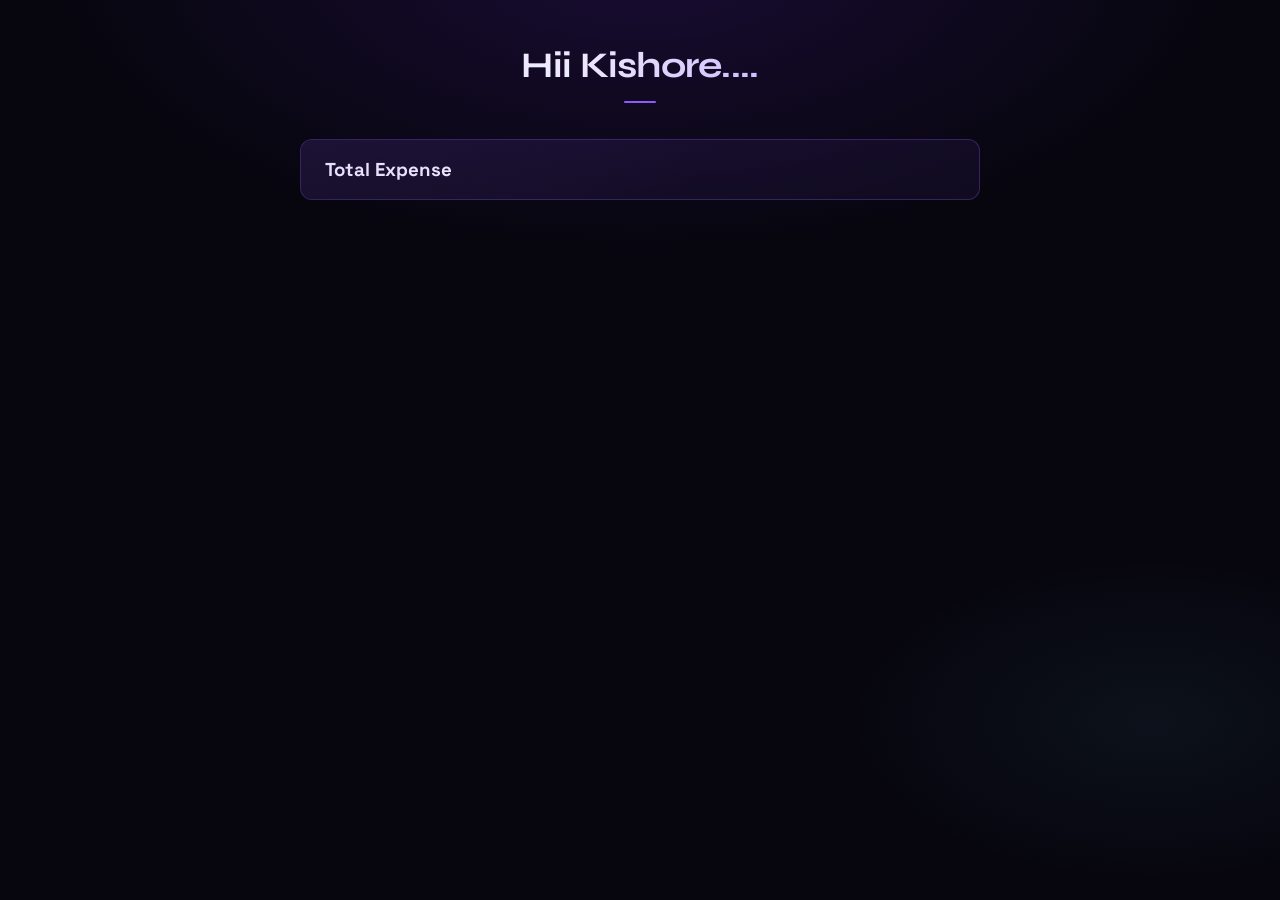
==== frontend/index.html @ c58b65da "Initial commit" ====
<!DOCTYPE html>
<html lang="en">
<head>
    <meta charset="UTF-8">
    <meta name="viewport" content="width=device-width, initial-scale=1.0">
    <title>Expense-tracker</title>
    <link rel="stylesheet" href="style.css">
</head>
<body>
    
    <h1> Hii Kishore.... </h1>

    <div id = "totalExpense">
        <h3>Total Expense</h3>
    </div>

    <div id = "expenseContainer"> </div>
    <script src="script.js"></script>

</body>
</html>
---- frontend/style.css ----
@import url('https://fonts.googleapis.com/css2?family=Space+Grotesk:wght@300;400;500;600&family=Syne:wght@400;600;700&display=swap');

*, *::before, *::after { box-sizing: border-box; margin: 0; padding: 0; }

:root {
    --bg: #07060f;
    --card: #0e0c1a;
    --card-hover: #131025;
    --border: rgba(139, 92, 246, 0.12);
    --border-strong: rgba(139, 92, 246, 0.30);
    --purple: #8b5cf6;
    --purple-bright: #a78bfa;
    --purple-dim: rgba(139, 92, 246, 0.07);
    --purple-glow: rgba(139, 92, 246, 0.14);
    --cyan: #67e8f9;
    --danger: #f87171;
    --text: #ede9fe;
    --text-dim: #6d6a80;
}

body {
    background: var(--bg);
    background-image:
        radial-gradient(ellipse 70% 50% at 50% -5%, rgba(109, 40, 217, 0.18) 0%, transparent 65%),
        radial-gradient(ellipse 40% 30% at 90% 80%, rgba(103, 232, 249, 0.05) 0%, transparent 60%);
    font-family: 'Space Grotesk', sans-serif;
    color: var(--text);
    min-height: 100vh;
    padding: 44px 16px 72px;
}

/* ── Heading ── */
h1 {
    font-family: 'Syne', sans-serif;
    font-size: clamp(22px, 5.5vw, 36px);
    font-weight: 700;
    letter-spacing: -0.02em;
    max-width: 680px;
    margin: 0 auto 8px;
    text-align: center;
    background: linear-gradient(120deg, var(--text) 40%, var(--purple-bright));
    -webkit-background-clip: text;
    -webkit-text-fill-color: transparent;
    background-clip: text;
}

h1::after {
    content: '';
    display: block;
    width: 32px;
    height: 2px;
    border-radius: 2px;
    background: var(--purple);
    margin: 14px auto 36px;
    -webkit-text-fill-color: unset;
}

/* ── Total expense ── */
#totalExpense {
    max-width: 680px;
    margin: 0 auto 32px;
    display: flex;
    justify-content: space-between;
    align-items: center;
    padding: 18px 24px;
    background: var(--purple-dim);
    border: 1px solid var(--border-strong);
    border-radius: 12px;
    position: relative;
    overflow: hidden;
}

#totalExpense::before {
    content: '';
    position: absolute;
    inset: 0;
    border-radius: 12px;
    background: linear-gradient(135deg, rgba(139,92,246,0.08) 0%, transparent 60%);
    pointer-events: none;
}

.total-label {
    font-family: 'Space Grotesk', sans-serif;
    font-size: 10px;
    font-weight: 500;
    letter-spacing: 0.22em;
    text-transform: uppercase;
    color: var(--purple-bright);
}

.total-amount {
    font-family: 'Syne', sans-serif;
    font-size: 28px;
    font-weight: 600;
    letter-spacing: -0.02em;
    color: var(--danger);
}

/* ── Container ── */
#expenseContainer {
    max-width: 680px;
    margin: 0 auto;
    display: flex;
    flex-direction: column;
    gap: 16px;
}

/* ── Date card ── */
.dateDiv {
    background: var(--card);
    border: 1px solid var(--border);
    border-radius: 14px;
    overflow: hidden;
    transition: border-color 0.2s, box-shadow 0.2s;
}

.dateDiv:hover {
    border-color: var(--border-strong);
    box-shadow: 0 0 24px rgba(139, 92, 246, 0.08);
}

/* ── Date header ── */
.date-header {
    display: flex;
    justify-content: space-between;
    align-items: center;
    padding: 13px 20px;
    background: var(--purple-dim);
    border-bottom: 1px solid var(--border);
}

.dateDiv h3 {
    font-family: 'Space Grotesk', sans-serif;
    font-size: 10px;
    font-weight: 500;
    letter-spacing: 0.2em;
    text-transform: uppercase;
    color: var(--purple-bright);
    margin: 0;
}

.date-total {
    font-family: 'Syne', sans-serif;
    font-size: 15px;
    font-weight: 600;
    color: var(--danger);
    letter-spacing: -0.01em;
}

/* ── List ── */
.dateDiv ul {
    list-style: none;
    display: flex;
    flex-direction: column;
}

.dateDiv ul li {
    display: flex;
    justify-content: space-between;
    align-items: center;
    font-size: 13.5px;
    font-weight: 300;
    padding: 12px 20px;
    color: var(--text);
    border-bottom: 1px solid rgba(139, 92, 246, 0.07);
    transition: background 0.15s;
}

.dateDiv ul li:last-child { border-bottom: none; }

.dateDiv ul li:hover { background: var(--purple-glow); }

.li-amount {
    font-family: 'Syne', sans-serif;
    font-size: 14px;
    font-weight: 600;
    color: var(--danger);
    letter-spacing: -0.01em;
    flex-shrink: 0;
    margin-left: 16px;
}

/* ── Mobile ── */
@media (max-width: 480px) {
    body { padding: 28px 12px 56px; }
    .date-header { padding: 11px 16px; }
    .dateDiv ul li { padding: 11px 16px; font-size: 13px; }
    .total-amount { font-size: 22px; }
}
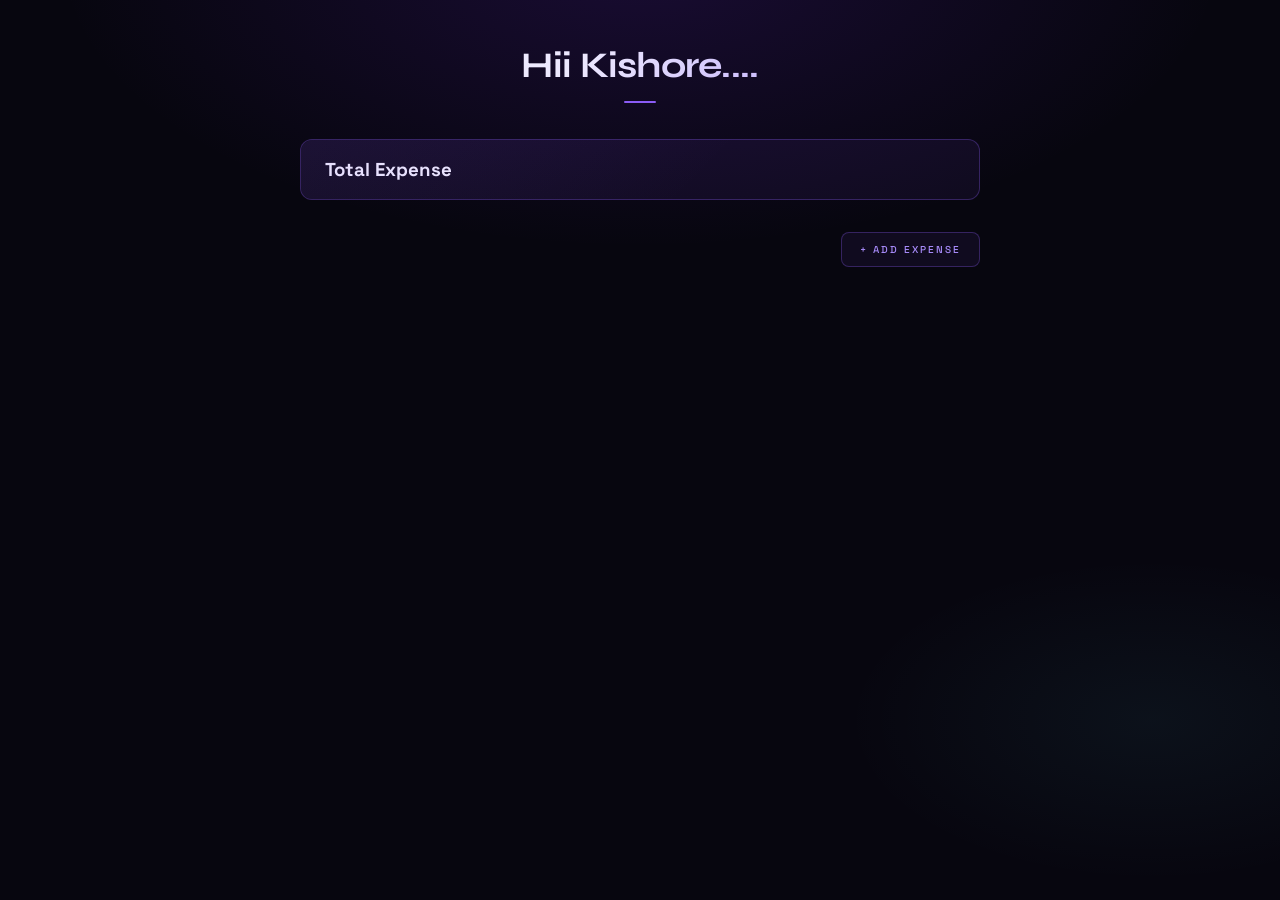
==== commit 86d766b0: "Added add expense feature" ====
--- a/frontend/index.html
+++ b/frontend/index.html
@@ -3,19 +3,47 @@
 <head>
     <meta charset="UTF-8">
     <meta name="viewport" content="width=device-width, initial-scale=1.0">
-    <title>Expense-tracker</title>
+    <title>Expense Tracker</title>
     <link rel="stylesheet" href="style.css">
 </head>
 <body>
-    
-    <h1> Hii Kishore.... </h1>
 
-    <div id = "totalExpense">
+    <h1>Hii Kishore....</h1>
+
+    <div id="totalExpense">
         <h3>Total Expense</h3>
     </div>
 
-    <div id = "expenseContainer"> </div>
+    <div style="max-width:680px; margin: 0 auto 24px; display:flex; justify-content:flex-end;">
+        <button id="openModal">+ Add Expense</button>
+    </div>
+
+    <div id="expenseContainer"></div>
+
+    <!-- Modal overlay -->
+    <div id="modalOverlay">
+        <div id="modal">
+            <h2>Add Expense</h2>
+            <form id="expenseForm">
+                <div>
+                    <label for="amount">Amount</label>
+                    <input type="number" id="amount" placeholder="e.g. 500" required />
+                </div>
+                <div>
+                    <label for="description">Description</label>
+                    <input type="text" id="description" placeholder="e.g. Groceries" required />
+                </div>
+                <div>
+                    <label for="date">Date</label>
+                    <input type="date" id="date" required />
+                </div>
+                <button type="submit">Add Expense</button>
+                <p id="msg"></p>
+            </form>
+            <button id="closeModal">✕</button>
+        </div>
+    </div>
+
     <script src="script.js"></script>
-
 </body>
 </html>
--- a/frontend/style.css
+++ b/frontend/style.css
@@ -186,4 +186,157 @@
     .date-header { padding: 11px 16px; }
     .dateDiv ul li { padding: 11px 16px; font-size: 13px; }
     .total-amount { font-size: 22px; }
+}
+
+/* ── Add Expense button ── */
+#openModal {
+    background: var(--purple-dim);
+    border: 1px solid var(--border-strong);
+    border-radius: 8px;
+    color: var(--purple-bright);
+    font-family: 'Space Grotesk', sans-serif;
+    font-size: 10px;
+    font-weight: 500;
+    letter-spacing: 0.2em;
+    text-transform: uppercase;
+    padding: 10px 18px;
+    cursor: pointer;
+    transition: background 0.2s, box-shadow 0.2s;
+}
+
+#openModal:hover {
+    background: var(--purple-glow);
+    box-shadow: 0 0 16px rgba(139, 92, 246, 0.12);
+}
+
+/* ── Modal overlay ── */
+#modalOverlay {
+    display: none;
+    position: fixed;
+    inset: 0;
+    background: rgba(7, 6, 15, 0.85);
+    z-index: 100;
+    align-items: center;
+    justify-content: center;
+}
+
+#modalOverlay.show { display: flex; }
+
+/* ── Modal box ── */
+#modal {
+    background: var(--card);
+    border: 1px solid var(--border-strong);
+    border-radius: 14px;
+    padding: 32px 28px;
+    width: 100%;
+    max-width: 440px;
+    position: relative;
+    display: flex;
+    flex-direction: column;
+    gap: 18px;
+    box-shadow: 0 0 48px rgba(139, 92, 246, 0.12);
+}
+
+#modal h2 {
+    font-family: 'Syne', sans-serif;
+    font-size: 20px;
+    font-weight: 600;
+    letter-spacing: -0.02em;
+    color: var(--text);
+}
+
+/* ── Close button ── */
+#closeModal {
+    position: absolute;
+    top: 16px;
+    right: 16px;
+    background: transparent;
+    border: none;
+    color: var(--text-dim);
+    font-size: 16px;
+    cursor: pointer;
+    transition: color 0.15s;
+}
+
+#closeModal:hover { color: var(--text); }
+
+/* ── Form inside modal ── */
+#expenseForm {
+    display: flex;
+    flex-direction: column;
+    gap: 14px;
+}
+
+#expenseForm label {
+    display: block;
+    font-size: 10px;
+    font-weight: 500;
+    letter-spacing: 0.2em;
+    text-transform: uppercase;
+    color: var(--purple-bright);
+    margin-bottom: 6px;
+}
+
+#expenseForm input {
+    width: 100%;
+    background: var(--bg);
+    border: 1px solid var(--border);
+    border-radius: 8px;
+    color: var(--text);
+    font-family: 'Space Grotesk', sans-serif;
+    font-size: 14px;
+    font-weight: 300;
+    padding: 11px 14px;
+    outline: none;
+    transition: border-color 0.2s, background 0.2s;
+}
+
+#expenseForm input::placeholder { color: var(--text-dim); }
+
+#expenseForm input:focus {
+    border-color: var(--border-strong);
+    background: var(--purple-dim);
+}
+
+#expenseForm input[type="date"]::-webkit-calendar-picker-indicator {
+    filter: invert(60%) sepia(60%) saturate(400%) hue-rotate(230deg);
+    cursor: pointer;
+}
+
+#expenseForm button[type="submit"] {
+    width: 100%;
+    padding: 13px;
+    background: var(--purple-dim);
+    border: 1px solid var(--border-strong);
+    border-radius: 8px;
+    color: var(--purple-bright);
+    font-family: 'Space Grotesk', sans-serif;
+    font-size: 10px;
+    font-weight: 500;
+    letter-spacing: 0.22em;
+    text-transform: uppercase;
+    cursor: pointer;
+    margin-top: 4px;
+    transition: background 0.2s, box-shadow 0.2s;
+}
+
+#expenseForm button[type="submit"]:hover {
+    background: var(--purple-glow);
+    box-shadow: 0 0 16px rgba(139, 92, 246, 0.12);
+}
+
+#msg {
+    font-size: 12px;
+    letter-spacing: 0.05em;
+    text-align: center;
+    min-height: 18px;
+    color: var(--text-dim);
+}
+
+#msg.success { color: var(--purple-bright); }
+#msg.error   { color: var(--danger); }
+
+/* ── Mobile ── */
+@media (max-width: 480px) {
+    #modal { padding: 24px 18px; margin: 0 12px; }
 }
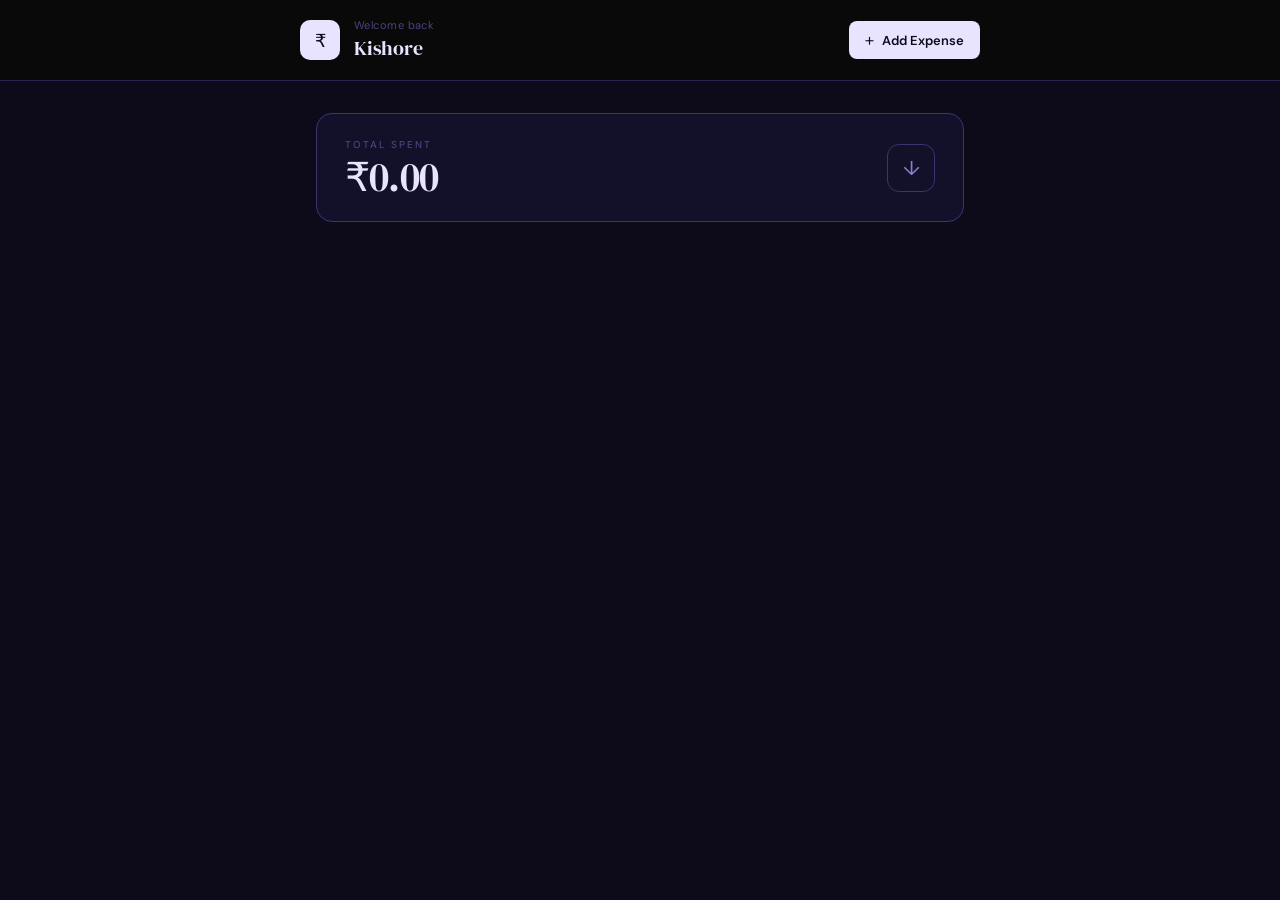
==== commit d916747c: "Added update and delete expense feature" ====
--- a/frontend/index.html
+++ b/frontend/index.html
@@ -8,39 +8,102 @@
 </head>
 <body>
 
-    <h1>Hii Kishore....</h1>
+    <header>
+        <div class="header-inner">
+            <div class="header-left">
+                <span class="logo">₹</span>
+                <div>
+                    <p class="header-sub">Welcome back</p>
+                    <h1>Kishore</h1>
+                </div>
+            </div>
+            <button id="openModal">
+                <span class="btn-icon">+</span>
+                <span>Add Expense</span>
+            </button>
+        </div>
+    </header>
 
-    <div id="totalExpense">
-        <h3>Total Expense</h3>
-    </div>
+    <main>
+        <div id="totalExpense">
+            <div class="total-left">
+                <span class="total-label">Total Spent</span>
+                <span class="total-amount">₹0.00</span>
+            </div>
+            <div class="total-icon">↓</div>
+        </div>
 
-    <div style="max-width:680px; margin: 0 auto 24px; display:flex; justify-content:flex-end;">
-        <button id="openModal">+ Add Expense</button>
-    </div>
+        <div id="expenseContainer"></div>
+    </main>
 
-    <div id="expenseContainer"></div>
-
-    <!-- Modal overlay -->
-    <div id="modalOverlay">
-        <div id="modal">
-            <h2>Add Expense</h2>
+    <!-- Add Expense Modal -->
+    <div id="modalOverlay" class="overlay">
+        <div id="modal" class="modal-box">
+            <div class="modal-header">
+                <div class="modal-title-group">
+                    <span class="modal-icon">+</span>
+                    <h2>New Expense</h2>
+                </div>
+                <button id="closeModal" type="button" class="close-btn">✕</button>
+            </div>
             <form id="expenseForm">
-                <div>
-                    <label for="amount">Amount</label>
-                    <input type="number" id="amount" placeholder="e.g. 500" required />
+                <div class="field">
+                    <label for="amount">Amount (₹)</label>
+                    <input type="number" id="amount" placeholder="0.00" required />
                 </div>
-                <div>
+                <div class="field">
                     <label for="description">Description</label>
-                    <input type="text" id="description" placeholder="e.g. Groceries" required />
+                    <input type="text" id="description" placeholder="What did you spend on?" required />
                 </div>
-                <div>
+                <div class="field">
                     <label for="date">Date</label>
                     <input type="date" id="date" required />
                 </div>
-                <button type="submit">Add Expense</button>
+                <button type="submit" class="submit-btn">Save Expense</button>
                 <p id="msg"></p>
             </form>
-            <button id="closeModal">✕</button>
+        </div>
+    </div>
+
+    <!-- Expense Detail Modal -->
+    <div id="detailOverlay" class="overlay">
+        <div id="detailModal" class="modal-box">
+            <div class="modal-header">
+                <div class="modal-title-group">
+                    <span class="modal-icon">₹</span>
+                    <h2>Expense Details</h2>
+                </div>
+                <button id="closeDetailModal" type="button" class="close-btn">✕</button>
+            </div>
+            <p id="detail-id"></p>
+            <div class="field">
+                <label>Amount (₹)</label>
+                <input type="number" id="detail-amount" />
+            </div>
+            <div class="field">
+                <label>Description</label>
+                <input type="text" id="detail-description" />
+            </div>
+            <div class="field">
+                <label>Date</label>
+                <input type="date" id="detail-date" />
+            </div>
+            <div style="display: flex; gap: 10px; margin-top: 8px;">
+                <button id="editExpense">Edit Expense</button>
+                <button id="deleteExpense">Delete</button>
+            </div>
+        </div>
+    </div>
+
+    <!-- Confirm Delete Popup -->
+    <div id="confirmOverlay" class="overlay">
+        <div class="modal-box" style="max-width: 360px; text-align: center;">
+            <h2 style="font-family: 'DM Serif Display', serif; font-size: 20px; margin-bottom: 8px;">Delete Expense?</h2>
+            <p style="color: var(--text-mid); font-size: 14px; margin-bottom: 24px;">This action cannot be undone.</p>
+            <div style="display: flex; gap: 10px;">
+                <button id="cancelDelete">Cancel</button>
+                <button id="confirmDelete">Delete</button>
+            </div>
         </div>
     </div>
 
--- a/frontend/style.css
+++ b/frontend/style.css
@@ -1,108 +1,154 @@
-@import url('https://fonts.googleapis.com/css2?family=Space+Grotesk:wght@300;400;500;600&family=Syne:wght@400;600;700&display=swap');
+@import url('https://fonts.googleapis.com/css2?family=DM+Serif+Display&family=DM+Sans:wght@300;400;500;600&display=swap');
 
 *, *::before, *::after { box-sizing: border-box; margin: 0; padding: 0; }
 
 :root {
-    --bg: #07060f;
-    --card: #0e0c1a;
-    --card-hover: #131025;
-    --border: rgba(139, 92, 246, 0.12);
-    --border-strong: rgba(139, 92, 246, 0.30);
-    --purple: #8b5cf6;
-    --purple-bright: #a78bfa;
-    --purple-dim: rgba(139, 92, 246, 0.07);
-    --purple-glow: rgba(139, 92, 246, 0.14);
-    --cyan: #67e8f9;
-    --danger: #f87171;
-    --text: #ede9fe;
-    --text-dim: #6d6a80;
+    --bg: #0d0b1a;
+    --card: #13102a;
+    --card2: #19163a;
+    --border: #2a2550;
+    --border-strong: #3a3470;
+    --text: #e8e4ff;
+    --text-dim: #4a4480;
+    --text-mid: #8882cc;
+    --accent: #9b8fff;
+    --danger: #ff0000;
 }
 
 body {
     background: var(--bg);
-    background-image:
-        radial-gradient(ellipse 70% 50% at 50% -5%, rgba(109, 40, 217, 0.18) 0%, transparent 65%),
-        radial-gradient(ellipse 40% 30% at 90% 80%, rgba(103, 232, 249, 0.05) 0%, transparent 60%);
-    font-family: 'Space Grotesk', sans-serif;
+    font-family: 'DM Sans', sans-serif;
     color: var(--text);
     min-height: 100vh;
-    padding: 44px 16px 72px;
-}
-
-/* ── Heading ── */
+}
+
+/* ── Header ── */
+header {
+    position: sticky;
+    top: 0;
+    z-index: 50;
+    background: rgba(10, 10, 10, 0.95);
+    backdrop-filter: blur(12px);
+    -webkit-backdrop-filter: blur(12px);
+    border-bottom: 1px solid var(--border);
+    padding: 18px 16px;
+}
+
+.header-inner {
+    max-width: 680px;
+    margin: 0 auto;
+    display: flex;
+    align-items: center;
+    justify-content: space-between;
+}
+
+.header-left { display: flex; align-items: center; gap: 14px; }
+
+.logo {
+    width: 40px;
+    height: 40px;
+    background: var(--text);
+    border-radius: 10px;
+    display: flex;
+    align-items: center;
+    justify-content: center;
+    font-family: 'DM Serif Display', serif;
+    font-size: 18px;
+    color: var(--bg);
+    flex-shrink: 0;
+}
+
+.header-sub {
+    font-size: 11px;
+    color: var(--text-dim);
+    letter-spacing: 0.04em;
+    margin-bottom: 2px;
+}
+
 h1 {
-    font-family: 'Syne', sans-serif;
-    font-size: clamp(22px, 5.5vw, 36px);
-    font-weight: 700;
-    letter-spacing: -0.02em;
+    font-family: 'DM Serif Display', serif;
+    font-size: 20px;
+    font-weight: 400;
+    color: var(--text);
+    letter-spacing: -0.01em;
+}
+
+/* ── Add button ── */
+#openModal {
+    display: flex;
+    align-items: center;
+    gap: 8px;
+    background: var(--text);
+    border: none;
+    border-radius: 8px;
+    color: var(--bg);
+    font-family: 'DM Sans', sans-serif;
+    font-size: 13px;
+    font-weight: 600;
+    padding: 10px 16px;
+    cursor: pointer;
+    transition: opacity 0.15s, transform 0.1s;
+}
+
+#openModal:hover { opacity: 0.88; }
+#openModal:active { transform: scale(0.97); }
+.btn-icon { font-size: 18px; font-weight: 300; line-height: 1; }
+
+/* ── Main ── */
+main {
     max-width: 680px;
-    margin: 0 auto 8px;
-    text-align: center;
-    background: linear-gradient(120deg, var(--text) 40%, var(--purple-bright));
-    -webkit-background-clip: text;
-    -webkit-text-fill-color: transparent;
-    background-clip: text;
-}
-
-h1::after {
-    content: '';
-    display: block;
-    width: 32px;
-    height: 2px;
-    border-radius: 2px;
-    background: var(--purple);
-    margin: 14px auto 36px;
-    -webkit-text-fill-color: unset;
-}
-
-/* ── Total expense ── */
+    margin: 0 auto;
+    padding: 32px 16px 72px;
+}
+
+/* ── Total card ── */
 #totalExpense {
-    max-width: 680px;
-    margin: 0 auto 32px;
     display: flex;
     justify-content: space-between;
     align-items: center;
-    padding: 18px 24px;
-    background: var(--purple-dim);
-    border: 1px solid var(--border-strong);
-    border-radius: 12px;
-    position: relative;
-    overflow: hidden;
-}
-
-#totalExpense::before {
-    content: '';
-    position: absolute;
-    inset: 0;
-    border-radius: 12px;
-    background: linear-gradient(135deg, rgba(139,92,246,0.08) 0%, transparent 60%);
-    pointer-events: none;
-}
+    padding: 24px 28px;
+    background: var(--card);
+    border: 1px solid var(--border-strong);
+    border-radius: 16px;
+    margin-bottom: 28px;
+}
+
+.total-left { display: flex; flex-direction: column; gap: 6px; }
 
 .total-label {
-    font-family: 'Space Grotesk', sans-serif;
     font-size: 10px;
     font-weight: 500;
-    letter-spacing: 0.22em;
+    letter-spacing: 0.2em;
     text-transform: uppercase;
-    color: var(--purple-bright);
+    color: var(--text-dim);
 }
 
 .total-amount {
-    font-family: 'Syne', sans-serif;
-    font-size: 28px;
-    font-weight: 600;
+    font-family: 'DM Serif Display', serif;
+    font-size: 40px;
+    font-weight: 400;
+    color: var(--text);
     letter-spacing: -0.02em;
-    color: var(--danger);
+    line-height: 1;
+}
+
+.total-icon {
+    width: 48px;
+    height: 48px;
+    border: 1px solid var(--border-strong);
+    border-radius: 12px;
+    display: flex;
+    align-items: center;
+    justify-content: center;
+    font-size: 20px;
+    color: var(--text-mid);
 }
 
 /* ── Container ── */
 #expenseContainer {
-    max-width: 680px;
-    margin: 0 auto;
     display: flex;
     flex-direction: column;
-    gap: 16px;
+    gap: 12px;
 }
 
 /* ── Date card ── */
@@ -111,232 +157,304 @@
     border: 1px solid var(--border);
     border-radius: 14px;
     overflow: hidden;
-    transition: border-color 0.2s, box-shadow 0.2s;
-}
-
-.dateDiv:hover {
-    border-color: var(--border-strong);
-    box-shadow: 0 0 24px rgba(139, 92, 246, 0.08);
-}
-
-/* ── Date header ── */
+    transition: border-color 0.2s;
+}
+
+.dateDiv:hover { border-color: var(--border-strong); }
+
 .date-header {
     display: flex;
     justify-content: space-between;
     align-items: center;
-    padding: 13px 20px;
-    background: var(--purple-dim);
+    padding: 12px 20px;
+    background: var(--card2);
     border-bottom: 1px solid var(--border);
 }
 
 .dateDiv h3 {
-    font-family: 'Space Grotesk', sans-serif;
     font-size: 10px;
     font-weight: 500;
-    letter-spacing: 0.2em;
+    letter-spacing: 0.18em;
     text-transform: uppercase;
-    color: var(--purple-bright);
+    color: var(--text-dim);
     margin: 0;
 }
 
 .date-total {
-    font-family: 'Syne', sans-serif;
+    font-family: 'DM Serif Display', serif;
     font-size: 15px;
-    font-weight: 600;
+    font-weight: 400;
     color: var(--danger);
-    letter-spacing: -0.01em;
-}
-
-/* ── List ── */
-.dateDiv ul {
-    list-style: none;
-    display: flex;
-    flex-direction: column;
-}
+}
+
+.dateDiv ul { list-style: none; display: flex; flex-direction: column; }
 
 .dateDiv ul li {
     display: flex;
     justify-content: space-between;
     align-items: center;
-    font-size: 13.5px;
+    font-size: 14px;
     font-weight: 300;
-    padding: 12px 20px;
-    color: var(--text);
-    border-bottom: 1px solid rgba(139, 92, 246, 0.07);
-    transition: background 0.15s;
+    padding: 13px 20px;
+    color: var(--text-mid);
+    border-bottom: 1px solid var(--border);
+    transition: background 0.15s, color 0.15s;
+    cursor: pointer;
 }
 
 .dateDiv ul li:last-child { border-bottom: none; }
 
-.dateDiv ul li:hover { background: var(--purple-glow); }
+.dateDiv ul li:hover {
+    background: var(--card2);
+    color: var(--text);
+}
 
 .li-amount {
-    font-family: 'Syne', sans-serif;
-    font-size: 14px;
-    font-weight: 600;
+    font-family: 'DM Serif Display', serif;
+    font-size: 15px;
+    font-weight: 400;
     color: var(--danger);
-    letter-spacing: -0.01em;
     flex-shrink: 0;
     margin-left: 16px;
 }
 
-/* ── Mobile ── */
-@media (max-width: 480px) {
-    body { padding: 28px 12px 56px; }
-    .date-header { padding: 11px 16px; }
-    .dateDiv ul li { padding: 11px 16px; font-size: 13px; }
-    .total-amount { font-size: 22px; }
-}
-
-/* ── Add Expense button ── */
-#openModal {
-    background: var(--purple-dim);
-    border: 1px solid var(--border-strong);
-    border-radius: 8px;
-    color: var(--purple-bright);
-    font-family: 'Space Grotesk', sans-serif;
-    font-size: 10px;
-    font-weight: 500;
-    letter-spacing: 0.2em;
-    text-transform: uppercase;
-    padding: 10px 18px;
-    cursor: pointer;
-    transition: background 0.2s, box-shadow 0.2s;
-}
-
-#openModal:hover {
-    background: var(--purple-glow);
-    box-shadow: 0 0 16px rgba(139, 92, 246, 0.12);
-}
-
-/* ── Modal overlay ── */
-#modalOverlay {
+/* ── Overlay ── */
+.overlay {
     display: none;
     position: fixed;
     inset: 0;
-    background: rgba(7, 6, 15, 0.85);
+    background: rgba(0, 0, 0, 0.88);
+    backdrop-filter: blur(6px);
+    -webkit-backdrop-filter: blur(6px);
     z-index: 100;
     align-items: center;
     justify-content: center;
-}
-
-#modalOverlay.show { display: flex; }
+    padding: 16px;
+}
+
+.overlay.show { display: flex; }
 
 /* ── Modal box ── */
-#modal {
+.modal-box {
     background: var(--card);
     border: 1px solid var(--border-strong);
-    border-radius: 14px;
-    padding: 32px 28px;
+    border-radius: 18px;
+    padding: 28px;
     width: 100%;
-    max-width: 440px;
-    position: relative;
+    max-width: 420px;
     display: flex;
     flex-direction: column;
-    gap: 18px;
-    box-shadow: 0 0 48px rgba(139, 92, 246, 0.12);
-}
-
-#modal h2 {
-    font-family: 'Syne', sans-serif;
+    gap: 20px;
+    animation: slideUp 0.18s ease;
+}
+
+@keyframes slideUp {
+    from { opacity: 0; transform: translateY(14px); }
+    to   { opacity: 1; transform: translateY(0); }
+}
+
+.modal-header {
+    display: flex;
+    align-items: center;
+    justify-content: space-between;
+}
+
+.modal-title-group { display: flex; align-items: center; gap: 12px; }
+
+.modal-icon {
+    width: 34px;
+    height: 34px;
+    background: var(--card2);
+    border: 1px solid var(--border-strong);
+    border-radius: 8px;
+    display: flex;
+    align-items: center;
+    justify-content: center;
+    font-size: 15px;
+    color: var(--text-mid);
+}
+
+.modal-box h2 {
+    font-family: 'DM Serif Display', serif;
     font-size: 20px;
-    font-weight: 600;
-    letter-spacing: -0.02em;
-    color: var(--text);
+    font-weight: 400;
+    color: var(--text);
+    letter-spacing: -0.01em;
 }
 
 /* ── Close button ── */
-#closeModal {
-    position: absolute;
-    top: 16px;
-    right: 16px;
-    background: transparent;
-    border: none;
-    color: var(--text-dim);
-    font-size: 16px;
-    cursor: pointer;
-    transition: color 0.15s;
-}
-
-#closeModal:hover { color: var(--text); }
-
-/* ── Form inside modal ── */
-#expenseForm {
-    display: flex;
-    flex-direction: column;
-    gap: 14px;
-}
-
-#expenseForm label {
-    display: block;
+.close-btn {
+    width: 30px;
+    height: 30px;
+    background: var(--card2);
+    border: 1px solid var(--border-strong);
+    border-radius: 8px;
+    color: var(--text-mid);
+    font-size: 13px;
+    cursor: pointer;
+    display: flex;
+    align-items: center;
+    justify-content: center;
+    transition: background 0.15s, color 0.15s;
+    flex-shrink: 0;
+}
+
+.close-btn:hover {
+    background: var(--border-strong);
+    color: var(--text);
+}
+
+/* ── Form ── */
+#expenseForm { display: flex; flex-direction: column; gap: 16px; }
+
+.field { display: flex; flex-direction: column; gap: 7px; }
+
+.modal-box label {
     font-size: 10px;
     font-weight: 500;
-    letter-spacing: 0.2em;
+    letter-spacing: 0.18em;
     text-transform: uppercase;
-    color: var(--purple-bright);
-    margin-bottom: 6px;
-}
-
-#expenseForm input {
+    color: var(--text-dim);
+}
+
+.modal-box input {
     width: 100%;
     background: var(--bg);
-    border: 1px solid var(--border);
-    border-radius: 8px;
-    color: var(--text);
-    font-family: 'Space Grotesk', sans-serif;
-    font-size: 14px;
+    border: 1px solid var(--border-strong);
+    border-radius: 8px;
+    color: var(--text);
+    font-family: 'DM Sans', sans-serif;
+    font-size: 15px;
     font-weight: 300;
-    padding: 11px 14px;
+    padding: 12px 14px;
     outline: none;
-    transition: border-color 0.2s, background 0.2s;
-}
-
-#expenseForm input::placeholder { color: var(--text-dim); }
-
-#expenseForm input:focus {
-    border-color: var(--border-strong);
-    background: var(--purple-dim);
-}
-
-#expenseForm input[type="date"]::-webkit-calendar-picker-indicator {
-    filter: invert(60%) sepia(60%) saturate(400%) hue-rotate(230deg);
-    cursor: pointer;
-}
-
-#expenseForm button[type="submit"] {
+    transition: border-color 0.15s;
+}
+
+.modal-box input::placeholder { color: var(--text-dim); }
+
+.modal-box input:focus { border-color: #555; }
+
+.modal-box input[type="date"]::-webkit-calendar-picker-indicator {
+    filter: invert(0.4);
+    cursor: pointer;
+}
+
+/* ── Submit button ── */
+.submit-btn {
     width: 100%;
     padding: 13px;
-    background: var(--purple-dim);
-    border: 1px solid var(--border-strong);
-    border-radius: 8px;
-    color: var(--purple-bright);
-    font-family: 'Space Grotesk', sans-serif;
-    font-size: 10px;
-    font-weight: 500;
-    letter-spacing: 0.22em;
-    text-transform: uppercase;
+    background: var(--text);
+    border: none;
+    border-radius: 8px;
+    color: var(--bg);
+    font-family: 'DM Sans', sans-serif;
+    font-size: 13px;
+    font-weight: 700;
+    letter-spacing: 0.04em;
     cursor: pointer;
     margin-top: 4px;
-    transition: background 0.2s, box-shadow 0.2s;
-}
-
-#expenseForm button[type="submit"]:hover {
-    background: var(--purple-glow);
-    box-shadow: 0 0 16px rgba(139, 92, 246, 0.12);
-}
-
+    transition: opacity 0.15s, transform 0.1s;
+}
+
+.submit-btn:hover { opacity: 0.88; }
+.submit-btn:active { transform: scale(0.98); }
+
+/* ── Status msg ── */
 #msg {
     font-size: 12px;
-    letter-spacing: 0.05em;
     text-align: center;
     min-height: 18px;
     color: var(--text-dim);
 }
 
-#msg.success { color: var(--purple-bright); }
+#msg.success { color: var(--text-mid); }
 #msg.error   { color: var(--danger); }
+
+/* ── Detail id ── */
+#detail-id {
+    font-size: 10px;
+    letter-spacing: 0.08em;
+    color: var(--text-dim);
+    margin-top: -8px;
+}
 
 /* ── Mobile ── */
 @media (max-width: 480px) {
-    #modal { padding: 24px 18px; margin: 0 12px; }
-}+    header { padding: 14px 12px; }
+    main { padding: 24px 12px 56px; }
+    .total-amount { font-size: 32px; }
+    .modal-box { padding: 22px 18px; }
+    #openModal span:last-child { display: none; }
+}
+#detail-id { display: none; }
+
+#editExpense {
+    flex: 1;
+    padding: 13px;
+    background: #22c55e;
+    border: none;
+    border-radius: 8px;
+    color: #fff;
+    font-family: 'DM Sans', sans-serif;
+    font-size: 13px;
+    font-weight: 700;
+    letter-spacing: 0.04em;
+    cursor: pointer;
+    transition: opacity 0.15s, transform 0.1s;
+}
+
+#editExpense:hover { opacity: 0.88; }
+#editExpense:active { transform: scale(0.98); }
+
+#deleteExpense {
+    flex: 1;
+    padding: 13px;
+    background: #ef4444;
+    border: none;
+    border-radius: 8px;
+    color: #fff;
+    font-family: 'DM Sans', sans-serif;
+    font-size: 13px;
+    font-weight: 700;
+    letter-spacing: 0.04em;
+    cursor: pointer;
+    transition: opacity 0.15s, transform 0.1s;
+}
+
+#deleteExpense:hover { opacity: 0.88; }
+#deleteExpense:active { transform: scale(0.98); }
+
+#cancelDelete {
+    flex: 1;
+    padding: 13px;
+    background: transparent;
+    border: 1px solid var(--border-strong);
+    border-radius: 8px;
+    color: var(--text);
+    font-family: 'DM Sans', sans-serif;
+    font-size: 13px;
+    font-weight: 700;
+    cursor: pointer;
+    transition: background 0.15s, transform 0.1s;
+}
+
+#cancelDelete:hover { background: var(--card2); }
+#cancelDelete:active { transform: scale(0.98); }
+
+#confirmDelete {
+    flex: 1;
+    padding: 13px;
+    background: #ef4444;
+    border: none;
+    border-radius: 8px;
+    color: #fff;
+    font-family: 'DM Sans', sans-serif;
+    font-size: 13px;
+    font-weight: 700;
+    cursor: pointer;
+    transition: opacity 0.15s, transform 0.1s;
+}
+
+#confirmDelete:hover { opacity: 0.88; }
+#confirmDelete:active { transform: scale(0.98); }
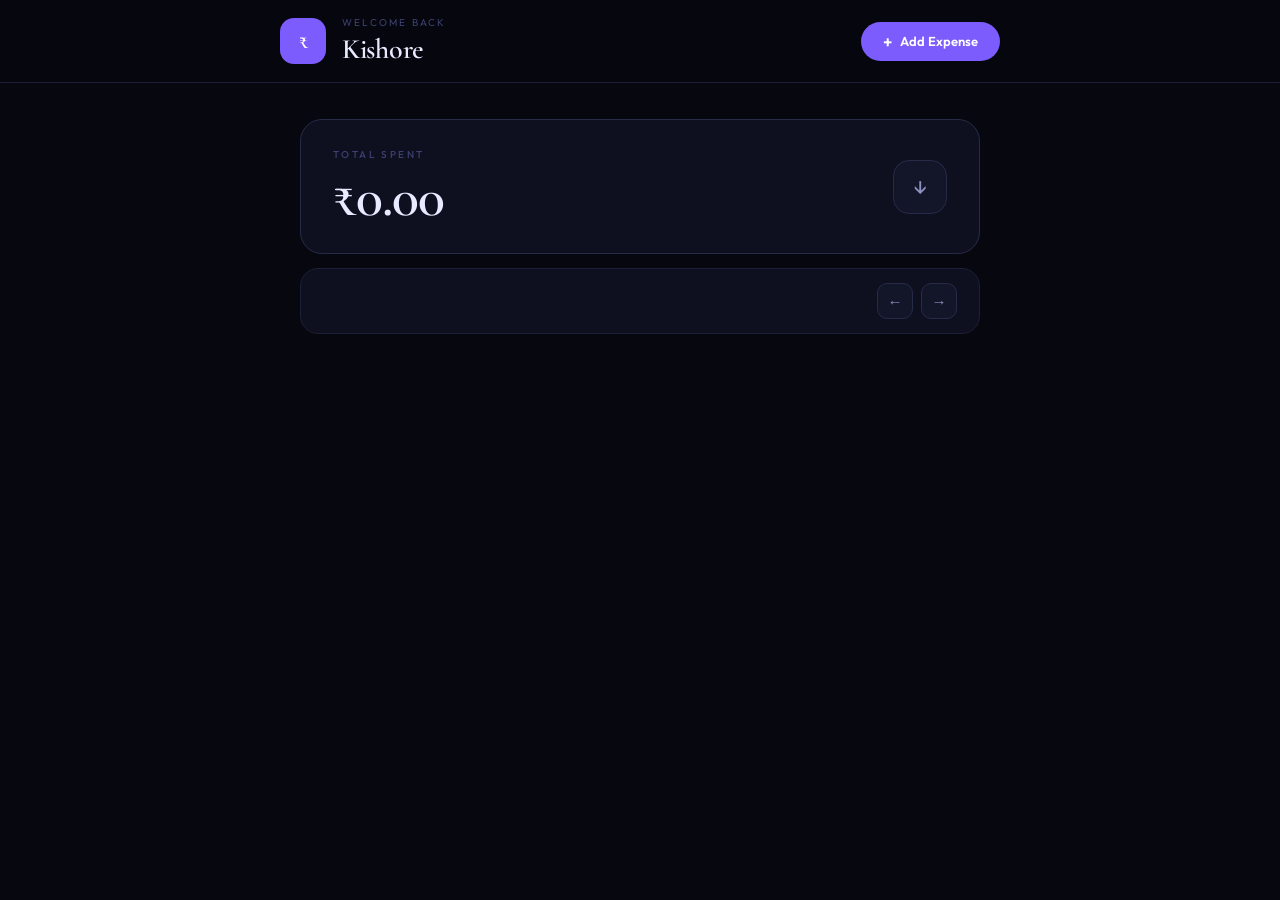
==== commit f9872a8d: "Update month wise pagination and UI" ====
--- a/frontend/index.html
+++ b/frontend/index.html
@@ -31,6 +31,14 @@
                 <span class="total-amount">₹0.00</span>
             </div>
             <div class="total-icon">↓</div>
+        </div>
+
+        <div id="monthNav">
+            <span id="monthLabel"></span>
+            <div style="display: flex; gap: 8px;">
+                <button id="prevMonth">←</button>
+                <button id="nextMonth">→</button>
+            </div>
         </div>
 
         <div id="expenseContainer"></div>
--- a/frontend/style.css
+++ b/frontend/style.css
@@ -1,23 +1,24 @@
-@import url('https://fonts.googleapis.com/css2?family=DM+Serif+Display&family=DM+Sans:wght@300;400;500;600&display=swap');
+@import url('https://fonts.googleapis.com/css2?family=Outfit:wght@300;400;500;600;700&family=Cormorant+Garamond:ital,wght@0,400;0,600;1,400;1,600&display=swap');
 
 *, *::before, *::after { box-sizing: border-box; margin: 0; padding: 0; }
 
 :root {
-    --bg: #0d0b1a;
-    --card: #13102a;
-    --card2: #19163a;
-    --border: #2a2550;
-    --border-strong: #3a3470;
-    --text: #e8e4ff;
-    --text-dim: #4a4480;
-    --text-mid: #8882cc;
-    --accent: #9b8fff;
-    --danger: #ff0000;
+    --bg:           #07080f;
+    --card:         #0e1020;
+    --card2:        #131528;
+    --border:       #1c1f35;
+    --border-strong:#272b48;
+    --purple:       #7c5cfc;
+    --purple-soft:  #a78bfa;
+    --text:         #e8eaff;
+    --text-mid:     #8b90c0;
+    --text-dim:     #3d4070;
+    --danger:       #ff6b9d;
 }
 
 body {
     background: var(--bg);
-    font-family: 'DM Sans', sans-serif;
+    font-family: 'Outfit', sans-serif;
     color: var(--text);
     min-height: 100vh;
 }
@@ -27,95 +28,352 @@
     position: sticky;
     top: 0;
     z-index: 50;
-    background: rgba(10, 10, 10, 0.95);
+    background: rgba(7, 8, 15, 0.9);
+    backdrop-filter: blur(20px);
+    -webkit-backdrop-filter: blur(20px);
+    border-bottom: 1px solid var(--border);
+    padding: 16px 20px;
+}
+
+.header-inner {
+    max-width: 720px;
+    margin: 0 auto;
+    display: flex;
+    align-items: center;
+    justify-content: space-between;
+}
+
+.header-left { display: flex; align-items: center; gap: 16px; }
+
+.logo {
+    width: 46px;
+    height: 46px;
+    background: var(--purple);
+    border-radius: 14px;
+    display: flex;
+    align-items: center;
+    justify-content: center;
+    font-family: 'Cormorant Garamond', serif;
+    font-size: 22px;
+    font-weight: 600;
+    color: #fff;
+    flex-shrink: 0;
+}
+
+.header-sub {
+    font-size: 10px;
+    letter-spacing: 0.22em;
+    text-transform: uppercase;
+    color: var(--text-dim);
+    margin-bottom: 3px;
+}
+
+h1 {
+    font-family: 'Cormorant Garamond', serif;
+    font-size: 28px;
+    font-weight: 600;
+    color: var(--text);
+    letter-spacing: -0.01em;
+}
+
+/* ── Add button ── */
+#openModal {
+    display: flex;
+    align-items: center;
+    gap: 8px;
+    background: var(--purple);
+    border: none;
+    border-radius: 999px;
+    color: #fff;
+    font-family: 'Outfit', sans-serif;
+    font-size: 13px;
+    font-weight: 600;
+    padding: 11px 22px;
+    cursor: pointer;
+    transition: opacity 0.2s, transform 0.15s;
+}
+
+#openModal:hover { opacity: 0.88; transform: translateY(-1px); }
+#openModal:active { transform: scale(0.97); }
+.btn-icon { font-size: 17px; line-height: 1; }
+
+/* ── Main ── */
+main {
+    max-width: 720px;
+    margin: 0 auto;
+    padding: 36px 20px 80px;
+}
+
+/* ── Total card ── */
+#totalExpense {
+    display: flex;
+    justify-content: space-between;
+    align-items: center;
+    padding: 28px 32px;
+    background: var(--card);
+    border: 1px solid var(--border-strong);
+    border-radius: 22px;
+    margin-bottom: 14px;
+}
+
+.total-left { display: flex; flex-direction: column; gap: 8px; }
+
+.total-label {
+    font-size: 10px;
+    font-weight: 500;
+    letter-spacing: 0.24em;
+    text-transform: uppercase;
+    color: var(--text-dim);
+}
+
+.total-amount {
+    font-family: 'Cormorant Garamond', serif;
+    font-size: 56px;
+    font-weight: 600;
+    color: var(--text);
+    letter-spacing: -0.02em;
+    line-height: 1;
+}
+
+.total-icon {
+    width: 54px;
+    height: 54px;
+    background: var(--card2);
+    border: 1px solid var(--border-strong);
+    border-radius: 16px;
+    display: flex;
+    align-items: center;
+    justify-content: center;
+    font-size: 22px;
+    color: var(--text-mid);
+}
+
+/* ── Month Nav ── */
+#monthNav {
+    display: flex;
+    align-items: center;
+    justify-content: space-between;
+    padding: 14px 22px;
+    background: var(--card);
+    border: 1px solid var(--border);
+    border-radius: 18px;
+    margin-bottom: 22px;
+}
+
+#monthLabel {
+    font-family: 'Cormorant Garamond', serif;
+    font-size: 20px;
+    font-weight: 400;
+    color: var(--text);
+    letter-spacing: -0.01em;
+}
+
+.month-nav-btns { display: flex; gap: 8px; }
+
+#prevMonth, #nextMonth {
+    width: 36px;
+    height: 36px;
+    background: var(--card2);
+    border: 1px solid var(--border-strong);
+    border-radius: 10px;
+    color: var(--text-mid);
+    font-size: 15px;
+    cursor: pointer;
+    display: flex;
+    align-items: center;
+    justify-content: center;
+    transition: background 0.15s, color 0.15s, transform 0.15s;
+}
+
+#prevMonth:hover, #nextMonth:hover {
+    background: var(--purple);
+    border-color: var(--purple);
+    color: #fff;
+    transform: translateY(-1px);
+}
+
+/* ── Container ── */
+#expenseContainer {
+    display: flex;
+    flex-direction: column;
+    gap: 12px;
+}
+
+/* ── Date card ── */
+.dateDiv {
+    background: var(--card);
+    border: 1px solid var(--border);
+    border-radius: 20px;
+    overflow: hidden;
+    transition: border-color 0.2s, transform 0.2s;
+}
+
+.dateDiv:hover {
+    border-color: var(--border-strong);
+    transform: translateY(-2px);
+}
+
+.date-header {
+    display: flex;
+    justify-content: space-between;
+    align-items: center;
+    padding: 12px 22px;
+    background: var(--card2);
+    border-bottom: 1px solid var(--border);
+}
+
+.dateDiv h3 {
+    font-family: 'Cormorant Garamond', serif;
+    font-size: 15px;
+    font-weight: 400;
+    color: var(--text-mid);
+    margin: 0;
+}
+
+.date-total {
+    font-family: 'Cormorant Garamond', serif;
+    font-size: 17px;
+    font-weight: 600;
+    color: var(--danger);
+}
+
+.dateDiv ul { list-style: none; display: flex; flex-direction: column; }
+
+.dateDiv ul li {
+    position: relative;
+    display: flex;
+    justify-content: space-between;
+    align-items: center;
+    font-size: 14px;
+    font-weight: 400;
+    padding: 15px 22px;
+    color: var(--text-mid);
+    border-bottom: 1px solid var(--border);
+    transition: background 0.15s, color 0.15s, padding-left 0.2s;
+    cursor: pointer;
+    overflow: hidden;
+}
+
+.dateDiv ul li::before {
+    content: '';
+    position: absolute;
+    left: 0; top: 0;
+    width: 3px; height: 100%;
+    background: var(--purple);
+    opacity: 0;
+    transition: opacity 0.2s;
+}
+
+.dateDiv ul li:last-child { border-bottom: none; }
+
+.dateDiv ul li:hover {
+    background: var(--card2);
+    color: var(--text);
+    padding-left: 26px;
+}
+
+.dateDiv ul li:hover::before { opacity: 1; }
+
+.li-amount {
+    font-family: 'Cormorant Garamond', serif;
+    font-size: 17px;
+    font-weight: 600;
+    color: var(--danger);
+    flex-shrink: 0;
+    margin-left: 16px;
+}
+
+/* ── Overlay ── */
+.overlay {
+    display: none;
+    position: fixed;
+    inset: 0;
+    background: rgba(4, 5, 10, 0.88);
     backdrop-filter: blur(12px);
     -webkit-backdrop-filter: blur(12px);
-    border-bottom: 1px solid var(--border);
-    padding: 18px 16px;
-}
-
-.header-inner {
-    max-width: 680px;
-    margin: 0 auto;
-    display: flex;
-    align-items: center;
-    justify-content: space-between;
-}
-
-.header-left { display: flex; align-items: center; gap: 14px; }
-
-.logo {
-    width: 40px;
-    height: 40px;
-    background: var(--text);
-    border-radius: 10px;
-    display: flex;
-    align-items: center;
-    justify-content: center;
-    font-family: 'DM Serif Display', serif;
+    z-index: 100;
+    align-items: center;
+    justify-content: center;
+    padding: 20px;
+}
+
+.overlay.show { display: flex; }
+
+/* ── Modal box ── */
+.modal-box {
+    background: var(--card);
+    border: 1px solid var(--border-strong);
+    border-radius: 26px;
+    padding: 32px;
+    width: 100%;
+    max-width: 440px;
+    display: flex;
+    flex-direction: column;
+    gap: 22px;
+    animation: modalPop 0.25s ease;
+}
+
+@keyframes modalPop {
+    from { opacity: 0; transform: scale(0.94) translateY(16px); }
+    to   { opacity: 1; transform: scale(1) translateY(0); }
+}
+
+.modal-header {
+    display: flex;
+    align-items: center;
+    justify-content: space-between;
+}
+
+.modal-title-group { display: flex; align-items: center; gap: 14px; }
+
+.modal-icon {
+    width: 42px;
+    height: 42px;
+    background: var(--purple);
+    border-radius: 13px;
+    display: flex;
+    align-items: center;
+    justify-content: center;
     font-size: 18px;
-    color: var(--bg);
+    color: #fff;
+}
+
+.modal-box h2 {
+    font-family: 'Cormorant Garamond', serif;
+    font-size: 24px;
+    font-weight: 600;
+    color: var(--text);
+}
+
+/* ── Close button ── */
+.close-btn {
+    width: 38px;
+    height: 38px;
+    background: var(--card2);
+    border: 1px solid var(--border-strong);
+    border-radius: 12px;
+    color: var(--text-mid);
+    font-size: 14px;
+    cursor: pointer;
+    display: flex;
+    align-items: center;
+    justify-content: center;
+    transition: all 0.2s;
     flex-shrink: 0;
 }
 
-.header-sub {
-    font-size: 11px;
-    color: var(--text-dim);
-    letter-spacing: 0.04em;
-    margin-bottom: 2px;
-}
-
-h1 {
-    font-family: 'DM Serif Display', serif;
-    font-size: 20px;
-    font-weight: 400;
-    color: var(--text);
-    letter-spacing: -0.01em;
-}
-
-/* ── Add button ── */
-#openModal {
-    display: flex;
-    align-items: center;
-    gap: 8px;
-    background: var(--text);
-    border: none;
-    border-radius: 8px;
-    color: var(--bg);
-    font-family: 'DM Sans', sans-serif;
-    font-size: 13px;
-    font-weight: 600;
-    padding: 10px 16px;
-    cursor: pointer;
-    transition: opacity 0.15s, transform 0.1s;
-}
-
-#openModal:hover { opacity: 0.88; }
-#openModal:active { transform: scale(0.97); }
-.btn-icon { font-size: 18px; font-weight: 300; line-height: 1; }
-
-/* ── Main ── */
-main {
-    max-width: 680px;
-    margin: 0 auto;
-    padding: 32px 16px 72px;
-}
-
-/* ── Total card ── */
-#totalExpense {
-    display: flex;
-    justify-content: space-between;
-    align-items: center;
-    padding: 24px 28px;
-    background: var(--card);
-    border: 1px solid var(--border-strong);
-    border-radius: 16px;
-    margin-bottom: 28px;
-}
-
-.total-left { display: flex; flex-direction: column; gap: 6px; }
-
-.total-label {
+.close-btn:hover {
+    background: var(--border-strong);
+    color: var(--text);
+    transform: rotate(90deg);
+}
+
+/* ── Form ── */
+#expenseForm { display: flex; flex-direction: column; gap: 16px; }
+
+.field { display: flex; flex-direction: column; gap: 8px; }
+
+.modal-box label {
     font-size: 10px;
     font-weight: 500;
     letter-spacing: 0.2em;
@@ -123,338 +381,116 @@
     color: var(--text-dim);
 }
 
-.total-amount {
-    font-family: 'DM Serif Display', serif;
-    font-size: 40px;
-    font-weight: 400;
-    color: var(--text);
-    letter-spacing: -0.02em;
-    line-height: 1;
-}
-
-.total-icon {
-    width: 48px;
-    height: 48px;
-    border: 1px solid var(--border-strong);
-    border-radius: 12px;
-    display: flex;
-    align-items: center;
-    justify-content: center;
-    font-size: 20px;
-    color: var(--text-mid);
-}
-
-/* ── Container ── */
-#expenseContainer {
-    display: flex;
-    flex-direction: column;
-    gap: 12px;
-}
-
-/* ── Date card ── */
-.dateDiv {
-    background: var(--card);
+.modal-box input {
+    width: 100%;
+    background: var(--card2);
     border: 1px solid var(--border);
     border-radius: 14px;
-    overflow: hidden;
-    transition: border-color 0.2s;
-}
-
-.dateDiv:hover { border-color: var(--border-strong); }
-
-.date-header {
-    display: flex;
-    justify-content: space-between;
-    align-items: center;
-    padding: 12px 20px;
-    background: var(--card2);
-    border-bottom: 1px solid var(--border);
-}
-
-.dateDiv h3 {
-    font-size: 10px;
-    font-weight: 500;
-    letter-spacing: 0.18em;
-    text-transform: uppercase;
-    color: var(--text-dim);
-    margin: 0;
-}
-
-.date-total {
-    font-family: 'DM Serif Display', serif;
-    font-size: 15px;
-    font-weight: 400;
-    color: var(--danger);
-}
-
-.dateDiv ul { list-style: none; display: flex; flex-direction: column; }
-
-.dateDiv ul li {
-    display: flex;
-    justify-content: space-between;
-    align-items: center;
-    font-size: 14px;
-    font-weight: 300;
-    padding: 13px 20px;
-    color: var(--text-mid);
-    border-bottom: 1px solid var(--border);
-    transition: background 0.15s, color 0.15s;
-    cursor: pointer;
-}
-
-.dateDiv ul li:last-child { border-bottom: none; }
-
-.dateDiv ul li:hover {
-    background: var(--card2);
-    color: var(--text);
-}
-
-.li-amount {
-    font-family: 'DM Serif Display', serif;
-    font-size: 15px;
-    font-weight: 400;
-    color: var(--danger);
-    flex-shrink: 0;
-    margin-left: 16px;
-}
-
-/* ── Overlay ── */
-.overlay {
-    display: none;
-    position: fixed;
-    inset: 0;
-    background: rgba(0, 0, 0, 0.88);
-    backdrop-filter: blur(6px);
-    -webkit-backdrop-filter: blur(6px);
-    z-index: 100;
-    align-items: center;
-    justify-content: center;
-    padding: 16px;
-}
-
-.overlay.show { display: flex; }
-
-/* ── Modal box ── */
-.modal-box {
-    background: var(--card);
-    border: 1px solid var(--border-strong);
-    border-radius: 18px;
-    padding: 28px;
-    width: 100%;
-    max-width: 420px;
-    display: flex;
-    flex-direction: column;
-    gap: 20px;
-    animation: slideUp 0.18s ease;
-}
-
-@keyframes slideUp {
-    from { opacity: 0; transform: translateY(14px); }
-    to   { opacity: 1; transform: translateY(0); }
-}
-
-.modal-header {
-    display: flex;
-    align-items: center;
-    justify-content: space-between;
-}
-
-.modal-title-group { display: flex; align-items: center; gap: 12px; }
-
-.modal-icon {
-    width: 34px;
-    height: 34px;
-    background: var(--card2);
-    border: 1px solid var(--border-strong);
-    border-radius: 8px;
-    display: flex;
-    align-items: center;
-    justify-content: center;
-    font-size: 15px;
-    color: var(--text-mid);
-}
-
-.modal-box h2 {
-    font-family: 'DM Serif Display', serif;
-    font-size: 20px;
-    font-weight: 400;
-    color: var(--text);
-    letter-spacing: -0.01em;
-}
-
-/* ── Close button ── */
-.close-btn {
-    width: 30px;
-    height: 30px;
-    background: var(--card2);
-    border: 1px solid var(--border-strong);
-    border-radius: 8px;
-    color: var(--text-mid);
-    font-size: 13px;
-    cursor: pointer;
-    display: flex;
-    align-items: center;
-    justify-content: center;
-    transition: background 0.15s, color 0.15s;
-    flex-shrink: 0;
-}
-
-.close-btn:hover {
-    background: var(--border-strong);
-    color: var(--text);
-}
-
-/* ── Form ── */
-#expenseForm { display: flex; flex-direction: column; gap: 16px; }
-
-.field { display: flex; flex-direction: column; gap: 7px; }
-
-.modal-box label {
-    font-size: 10px;
-    font-weight: 500;
-    letter-spacing: 0.18em;
-    text-transform: uppercase;
-    color: var(--text-dim);
-}
-
-.modal-box input {
-    width: 100%;
-    background: var(--bg);
-    border: 1px solid var(--border-strong);
-    border-radius: 8px;
-    color: var(--text);
-    font-family: 'DM Sans', sans-serif;
+    color: var(--text);
+    font-family: 'Outfit', sans-serif;
     font-size: 15px;
     font-weight: 300;
-    padding: 12px 14px;
+    padding: 14px 18px;
     outline: none;
-    transition: border-color 0.15s;
+    transition: border-color 0.2s, box-shadow 0.2s;
 }
 
 .modal-box input::placeholder { color: var(--text-dim); }
 
-.modal-box input:focus { border-color: #555; }
+.modal-box input:focus {
+    border-color: var(--purple);
+    box-shadow: 0 0 0 3px rgba(124, 92, 252, 0.15);
+}
 
 .modal-box input[type="date"]::-webkit-calendar-picker-indicator {
-    filter: invert(0.4);
+    filter: invert(0.5) sepia(1) hue-rotate(220deg);
     cursor: pointer;
 }
 
 /* ── Submit button ── */
 .submit-btn {
     width: 100%;
-    padding: 13px;
-    background: var(--text);
+    padding: 14px;
+    background: var(--purple);
     border: none;
-    border-radius: 8px;
-    color: var(--bg);
-    font-family: 'DM Sans', sans-serif;
-    font-size: 13px;
-    font-weight: 700;
-    letter-spacing: 0.04em;
+    border-radius: 999px;
+    color: #fff;
+    font-family: 'Outfit', sans-serif;
+    font-size: 14px;
+    font-weight: 600;
     cursor: pointer;
     margin-top: 4px;
-    transition: opacity 0.15s, transform 0.1s;
-}
-
-.submit-btn:hover { opacity: 0.88; }
+    transition: opacity 0.2s, transform 0.15s;
+}
+
+.submit-btn:hover { opacity: 0.88; transform: translateY(-1px); }
 .submit-btn:active { transform: scale(0.98); }
 
 /* ── Status msg ── */
 #msg {
-    font-size: 12px;
+    font-size: 13px;
     text-align: center;
     min-height: 18px;
     color: var(--text-dim);
-}
-
-#msg.success { color: var(--text-mid); }
+    font-style: italic;
+}
+
+#msg.success { color: var(--purple-soft); }
 #msg.error   { color: var(--danger); }
 
 /* ── Detail id ── */
-#detail-id {
-    font-size: 10px;
-    letter-spacing: 0.08em;
-    color: var(--text-dim);
-    margin-top: -8px;
-}
+#detail-id { display: none; }
+
+/* ── Edit / Delete ── */
+#editExpense {
+    flex: 1; padding: 13px;
+    background: var(--purple);
+    border: none; border-radius: 999px;
+    color: #fff; font-family: 'Outfit', sans-serif;
+    font-size: 13px; font-weight: 600;
+    cursor: pointer; transition: opacity 0.2s;
+}
+#editExpense:hover { opacity: 0.85; }
+
+#deleteExpense {
+    flex: 1; padding: 13px;
+    background: transparent;
+    border: 1px solid rgba(255, 107, 157, 0.4);
+    border-radius: 999px;
+    color: var(--danger); font-family: 'Outfit', sans-serif;
+    font-size: 13px; font-weight: 600;
+    cursor: pointer; transition: background 0.2s;
+}
+#deleteExpense:hover { background: rgba(255, 107, 157, 0.08); }
+
+/* ── Confirm delete ── */
+#cancelDelete {
+    flex: 1; padding: 13px;
+    background: transparent;
+    border: 1px solid var(--border-strong);
+    border-radius: 999px;
+    color: var(--text-mid); font-family: 'Outfit', sans-serif;
+    font-size: 13px; font-weight: 500;
+    cursor: pointer; transition: background 0.2s;
+}
+#cancelDelete:hover { background: var(--card2); }
+
+#confirmDelete {
+    flex: 1; padding: 13px;
+    background: var(--danger);
+    border: none; border-radius: 999px;
+    color: #fff; font-family: 'Outfit', sans-serif;
+    font-size: 13px; font-weight: 600;
+    cursor: pointer; transition: opacity 0.2s;
+}
+#confirmDelete:hover { opacity: 0.85; }
 
 /* ── Mobile ── */
-@media (max-width: 480px) {
-    header { padding: 14px 12px; }
-    main { padding: 24px 12px 56px; }
-    .total-amount { font-size: 32px; }
-    .modal-box { padding: 22px 18px; }
+@media (max-width: 520px) {
+    header { padding: 14px 14px; }
+    main { padding: 24px 14px 72px; }
+    h1 { font-size: 22px; }
+    .total-amount { font-size: 40px; }
+    .modal-box { padding: 24px 18px; }
     #openModal span:last-child { display: none; }
-}
-#detail-id { display: none; }
-
-#editExpense {
-    flex: 1;
-    padding: 13px;
-    background: #22c55e;
-    border: none;
-    border-radius: 8px;
-    color: #fff;
-    font-family: 'DM Sans', sans-serif;
-    font-size: 13px;
-    font-weight: 700;
-    letter-spacing: 0.04em;
-    cursor: pointer;
-    transition: opacity 0.15s, transform 0.1s;
-}
-
-#editExpense:hover { opacity: 0.88; }
-#editExpense:active { transform: scale(0.98); }
-
-#deleteExpense {
-    flex: 1;
-    padding: 13px;
-    background: #ef4444;
-    border: none;
-    border-radius: 8px;
-    color: #fff;
-    font-family: 'DM Sans', sans-serif;
-    font-size: 13px;
-    font-weight: 700;
-    letter-spacing: 0.04em;
-    cursor: pointer;
-    transition: opacity 0.15s, transform 0.1s;
-}
-
-#deleteExpense:hover { opacity: 0.88; }
-#deleteExpense:active { transform: scale(0.98); }
-
-#cancelDelete {
-    flex: 1;
-    padding: 13px;
-    background: transparent;
-    border: 1px solid var(--border-strong);
-    border-radius: 8px;
-    color: var(--text);
-    font-family: 'DM Sans', sans-serif;
-    font-size: 13px;
-    font-weight: 700;
-    cursor: pointer;
-    transition: background 0.15s, transform 0.1s;
-}
-
-#cancelDelete:hover { background: var(--card2); }
-#cancelDelete:active { transform: scale(0.98); }
-
-#confirmDelete {
-    flex: 1;
-    padding: 13px;
-    background: #ef4444;
-    border: none;
-    border-radius: 8px;
-    color: #fff;
-    font-family: 'DM Sans', sans-serif;
-    font-size: 13px;
-    font-weight: 700;
-    cursor: pointer;
-    transition: opacity 0.15s, transform 0.1s;
-}
-
-#confirmDelete:hover { opacity: 0.88; }
-#confirmDelete:active { transform: scale(0.98); }+}
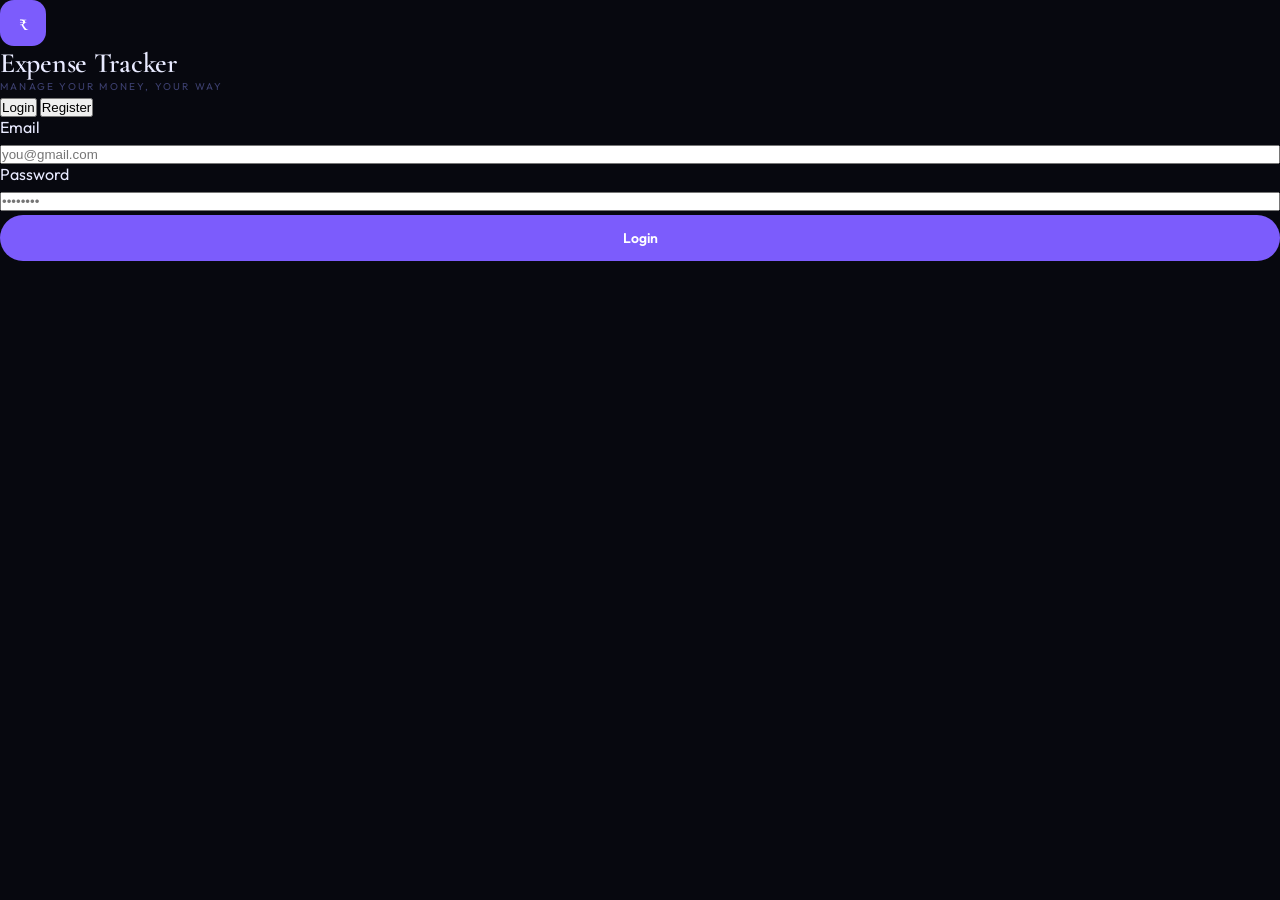
==== commit e17f2a2e: "Added spring securtiy and jwt authentication" ====
--- a/frontend/index.html
+++ b/frontend/index.html
@@ -9,18 +9,19 @@
 <body>
 
     <header>
-        <div class="header-inner">
-            <div class="header-left">
-                <span class="logo">₹</span>
-                <div>
-                    <p class="header-sub">Welcome back</p>
-                    <h1>Kishore</h1>
-                </div>
+        <div class="header-left">
+            <span class="logo">₹</span>
+            <div>
+                <p class="header-sub">Welcome back</p>
+                <h1 id="userName">User</h1>
             </div>
+        </div>
+        <div style="display: flex; gap: 10px; align-items: center;">
             <button id="openModal">
                 <span class="btn-icon">+</span>
                 <span>Add Expense</span>
             </button>
+            <button id="logoutBtn">Logout</button>
         </div>
     </header>
 
--- a/frontend/style.css
+++ b/frontend/style.css
@@ -492,5 +492,66 @@
     h1 { font-size: 22px; }
     .total-amount { font-size: 40px; }
     .modal-box { padding: 24px 18px; }
-    #openModal span:last-child { display: none; }
+    #ope
+    
+    /* Auth page */
+.auth-wrapper {
+    min-height: 100vh;
+    display: flex;
+    align-items: center;
+    justify-content: center;
+    padding: 24px;
+}
+
+.auth-box {
+    background: var(--card);
+    border-radius: 20px;
+    padding: 40px 32px;
+    width: 100%;
+    max-width: 420px;
+    box-shadow: 0 8px 32px rgba(0,0,0,0.2);
+}
+
+.auth-header {
+    text-align: center;
+    margin-bottom: 28px;
+}
+
+.auth-header .logo {
+    font-size: 40px;
+}
+
+.auth-tabs {
+    display: flex;
+    gap: 8px;
+    margin-bottom: 24px;
+    background: var(--bg);
+    border-radius: 12px;
+    padding: 4px;
+}
+
+.tab-btn {
+    flex: 1;
+    padding: 10px;
+    border: none;
+    border-radius: 10px;
+    background: transparent;
+    color: var(--text-mid);
+    font-size: 14px;
+    cursor: pointer;
+    transition: all 0.2s;
+}
+
+.tab-btn.active {
+    background: var(--card);
+    color: var(--text);
+    font-weight: 600;
+    box-shadow: 0 2px 8px rgba(0,0,0,0.15);
+}
+
+.msg {
+    margin-top: 10px;
+    font-size: 13px;
+    text-align: center;
+}nModal span:last-child { display: none; }
 }
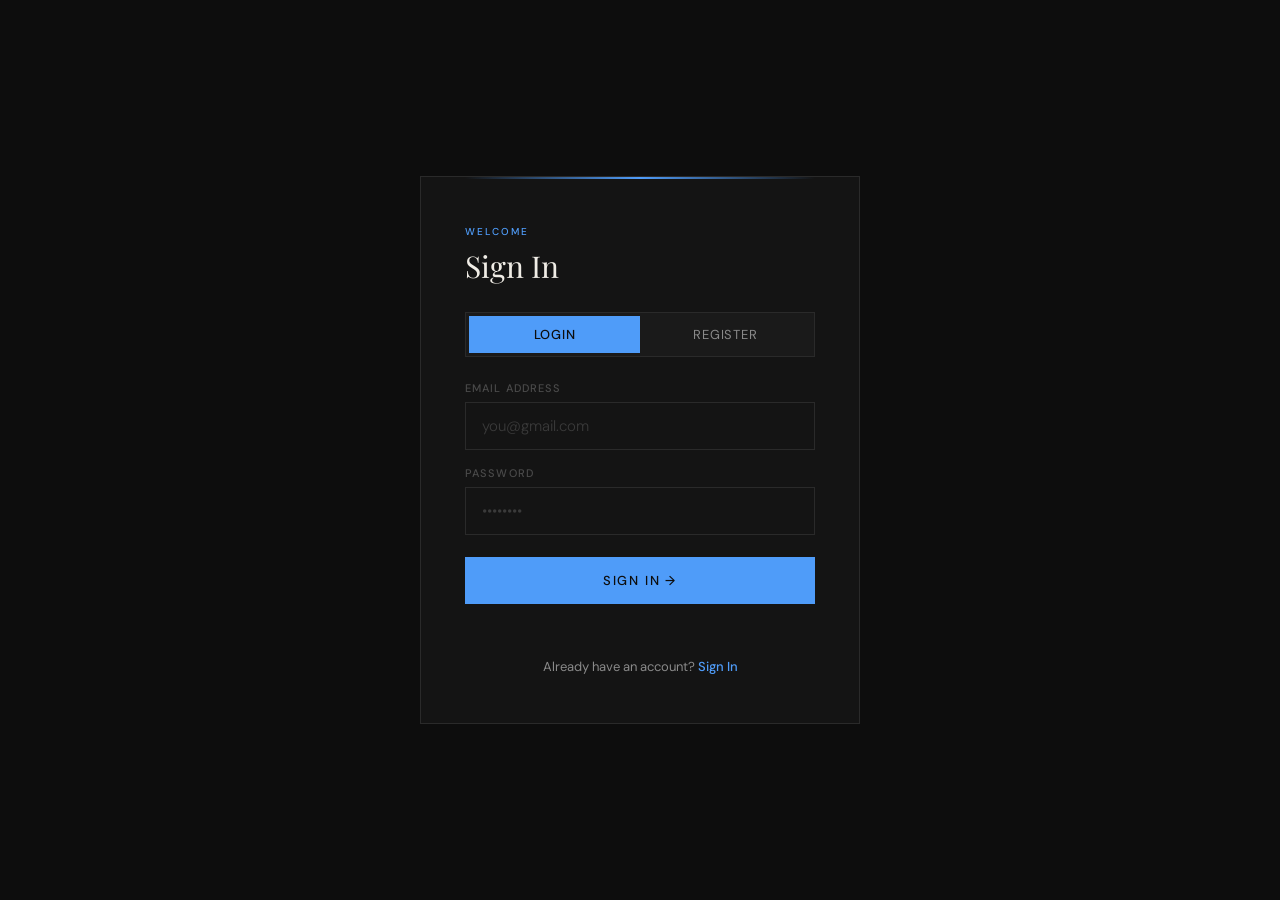
==== commit 1222ce17: "update UI" ====
--- a/frontend/index.html
+++ b/frontend/index.html
@@ -9,25 +9,27 @@
 <body>
 
     <header>
-        <div class="header-left">
-            <span class="logo">₹</span>
-            <div>
-                <p class="header-sub">Welcome back</p>
-                <h1 id="userName">User</h1>
+        <div class="header-inner">
+            <div class="header-left">
+                <span class="logo">₹</span>
+                <div>
+                    <p class="header-sub">Welcome back</p>
+                    <h1 id="userName">Your Expenses</h1>
+                </div>
             </div>
-        </div>
-        <div style="display: flex; gap: 10px; align-items: center;">
-            <button id="openModal">
-                <span class="btn-icon">+</span>
-                <span>Add Expense</span>
-            </button>
-            <button id="logoutBtn">Logout</button>
+            <div class="header-actions">
+                <button id="openModal">
+                    <span class="btn-icon">+</span>
+                    <span>Add Expense</span>
+                </button>
+                <button id="logoutBtn">Logout</button>
+            </div>
         </div>
     </header>
 
     <main>
         <div id="totalExpense">
-            <div class="total-left">
+            <div>
                 <span class="total-label">Total Spent</span>
                 <span class="total-amount">₹0.00</span>
             </div>
@@ -107,7 +109,7 @@
     <!-- Confirm Delete Popup -->
     <div id="confirmOverlay" class="overlay">
         <div class="modal-box" style="max-width: 360px; text-align: center;">
-            <h2 style="font-family: 'DM Serif Display', serif; font-size: 20px; margin-bottom: 8px;">Delete Expense?</h2>
+            <h2 style="font-family: 'Cormorant Garamond', serif; font-size: 24px; margin-bottom: 8px;">Delete Expense?</h2>
             <p style="color: var(--text-mid); font-size: 14px; margin-bottom: 24px;">This action cannot be undone.</p>
             <div style="display: flex; gap: 10px;">
                 <button id="cancelDelete">Cancel</button>
--- a/frontend/style.css
+++ b/frontend/style.css
@@ -1,34 +1,228 @@
-@import url('https://fonts.googleapis.com/css2?family=Outfit:wght@300;400;500;600;700&family=Cormorant+Garamond:ital,wght@0,400;0,600;1,400;1,600&display=swap');
+@import url('https://fonts.googleapis.com/css2?family=Playfair+Display:wght@400;700&family=DM+Sans:wght@300;400;500&display=swap');
 
 *, *::before, *::after { box-sizing: border-box; margin: 0; padding: 0; }
 
 :root {
-    --bg:           #07080f;
-    --card:         #0e1020;
-    --card2:        #131528;
-    --border:       #1c1f35;
-    --border-strong:#272b48;
-    --purple:       #7c5cfc;
-    --purple-soft:  #a78bfa;
-    --text:         #e8eaff;
-    --text-mid:     #8b90c0;
-    --text-dim:     #3d4070;
-    --danger:       #ff6b9d;
+    --bg:           #0d0d0d;
+    --card:         #141414;
+    --card2:        #1a1a1a;
+    --border:       #2a2a2a;
+    --border-strong:#3a3a3a;
+    --accent:       #4f9cf9;
+    --accent-dim:   rgba(79, 156, 249, 0.10);
+    --text:         #f0ede6;
+    --text-mid:     #8a8a8a;
+    --text-dim:     #4a4a4a;
+    --danger:       #e05c5c;
+    --success:      #5cb85c;
 }
 
 body {
     background: var(--bg);
-    font-family: 'Outfit', sans-serif;
+    font-family: 'DM Sans', sans-serif;
     color: var(--text);
     min-height: 100vh;
 }
 
-/* ── Header ── */
+/* ══════════════════════════════
+   AUTH PAGE
+══════════════════════════════ */
+.auth-wrapper {
+    min-height: 100vh;
+    display: flex;
+    align-items: center;
+    justify-content: center;
+    padding: 24px;
+    background: var(--bg);
+}
+
+.auth-box {
+    background: var(--card);
+    border: 1px solid var(--border);
+    padding: clamp(28px, 6vw, 48px) clamp(20px, 6vw, 44px);
+    width: 100%;
+    max-width: 440px;
+    position: relative;
+    animation: rise 0.6s cubic-bezier(.22, .68, 0, 1.2) both;
+}
+
+.auth-box::before {
+    content: '';
+    position: absolute;
+    top: 0;
+    left: clamp(20px, 6vw, 44px);
+    right: clamp(20px, 6vw, 44px);
+    height: 2px;
+    background: linear-gradient(90deg, transparent, var(--accent), transparent);
+}
+
+@keyframes rise {
+    from { opacity: 0; transform: translateY(24px); }
+    to   { opacity: 1; transform: translateY(0); }
+}
+
+.auth-header {
+    margin-bottom: 28px;
+}
+
+.auth-welcome {
+    font-size: 10px;
+    font-weight: 500;
+    letter-spacing: 0.22em;
+    text-transform: uppercase;
+    color: var(--accent);
+    margin-bottom: 10px;
+}
+
+.auth-header h2 {
+    font-family: 'Playfair Display', serif;
+    font-size: clamp(22px, 5vw, 30px);
+    font-weight: 400;
+    color: var(--text);
+    line-height: 1.2;
+}
+
+/* ── Tabs ── */
+.auth-tabs {
+    display: flex;
+    gap: 0;
+    margin-bottom: 24px;
+    background: var(--card2);
+    border: 1px solid var(--border);
+    padding: 3px;
+}
+
+.tab-btn {
+    flex: 1;
+    padding: 10px;
+    border: none;
+    background: transparent;
+    color: var(--text-mid);
+    font-family: 'DM Sans', sans-serif;
+    font-size: 13px;
+    font-weight: 400;
+    letter-spacing: 0.06em;
+    text-transform: uppercase;
+    cursor: pointer;
+    transition: all 0.2s;
+}
+
+.tab-btn.active {
+    background: var(--accent);
+    color: #0d0d0d;
+    font-weight: 500;
+}
+
+/* ── Auth form fields ── */
+.auth-form {
+    display: flex;
+    flex-direction: column;
+    gap: 16px;
+}
+
+.auth-field {
+    display: flex;
+    flex-direction: column;
+    gap: 7px;
+}
+
+.auth-field label {
+    font-size: 11px;
+    font-weight: 500;
+    letter-spacing: 0.1em;
+    text-transform: uppercase;
+    color: var(--text-dim);
+    transition: color 0.2s;
+}
+
+.auth-field:focus-within label {
+    color: var(--accent);
+}
+
+.auth-field input {
+    width: 100%;
+    background: transparent;
+    border: 1px solid var(--border);
+    color: var(--text);
+    font-family: 'DM Sans', sans-serif;
+    font-size: clamp(14px, 3vw, 15px);
+    font-weight: 300;
+    padding: clamp(10px, 2.5vw, 13px) 16px;
+    outline: none;
+    transition: border-color 0.25s, background 0.25s, box-shadow 0.25s;
+}
+
+.auth-field input::placeholder { color: #3a3a3a; }
+
+.auth-field input:focus {
+    border-color: var(--accent);
+    background: var(--accent-dim);
+    box-shadow: 0 0 0 3px rgba(79, 156, 249, 0.07);
+}
+
+/* ── Auth submit button ── */
+.auth-btn {
+    width: 100%;
+    padding: clamp(12px, 3vw, 15px);
+    background: var(--accent);
+    border: none;
+    color: #0d0d0d;
+    font-family: 'DM Sans', sans-serif;
+    font-size: 13px;
+    font-weight: 500;
+    letter-spacing: 0.14em;
+    text-transform: uppercase;
+    cursor: pointer;
+    margin-top: 6px;
+    transition: background 0.2s, transform 0.15s;
+    display: flex;
+    align-items: center;
+    justify-content: center;
+    gap: 8px;
+}
+
+.auth-btn:hover { background: #6aabfa; transform: translateY(-1px); }
+.auth-btn:active { transform: translateY(0); }
+
+/* ── Auth switch link ── */
+.auth-switch {
+    text-align: center;
+    margin-top: 20px;
+    font-size: 13px;
+    color: var(--text-mid);
+}
+
+.auth-switch a {
+    color: var(--accent);
+    text-decoration: none;
+    font-weight: 500;
+    cursor: pointer;
+    transition: opacity 0.2s;
+}
+
+.auth-switch a:hover { opacity: 0.75; }
+
+/* ── Auth message ── */
+.auth-msg {
+    font-size: 13px;
+    text-align: center;
+    min-height: 18px;
+    font-style: italic;
+    color: var(--text-dim);
+}
+
+.auth-msg.success { color: var(--success); }
+.auth-msg.error   { color: var(--danger); }
+
+
+/* ══════════════════════════════
+   DASHBOARD / HEADER
+══════════════════════════════ */
 header {
     position: sticky;
     top: 0;
     z-index: 50;
-    background: rgba(7, 8, 15, 0.9);
+    background: rgba(13, 13, 13, 0.92);
     backdrop-filter: blur(20px);
     -webkit-backdrop-filter: blur(20px);
     border-bottom: 1px solid var(--border);
@@ -41,6 +235,7 @@
     display: flex;
     align-items: center;
     justify-content: space-between;
+    gap: 12px;
 }
 
 .header-left { display: flex; align-items: center; gap: 16px; }
@@ -48,15 +243,14 @@
 .logo {
     width: 46px;
     height: 46px;
-    background: var(--purple);
-    border-radius: 14px;
+    background: var(--accent);
     display: flex;
     align-items: center;
     justify-content: center;
-    font-family: 'Cormorant Garamond', serif;
-    font-size: 22px;
-    font-weight: 600;
-    color: #fff;
+    font-family: 'Playfair Display', serif;
+    font-size: 20px;
+    font-weight: 700;
+    color: #0d0d0d;
     flex-shrink: 0;
 }
 
@@ -69,11 +263,16 @@
 }
 
 h1 {
-    font-family: 'Cormorant Garamond', serif;
-    font-size: 28px;
-    font-weight: 600;
-    color: var(--text);
-    letter-spacing: -0.01em;
+    font-family: 'Playfair Display', serif;
+    font-size: clamp(22px, 5vw, 30px);
+    font-weight: 400;
+    color: var(--text);
+}
+
+.header-actions {
+    display: flex;
+    align-items: center;
+    gap: 10px;
 }
 
 /* ── Add button ── */
@@ -81,23 +280,49 @@
     display: flex;
     align-items: center;
     gap: 8px;
-    background: var(--purple);
+    background: var(--accent);
     border: none;
-    border-radius: 999px;
-    color: #fff;
-    font-family: 'Outfit', sans-serif;
-    font-size: 13px;
-    font-weight: 600;
+    color: #0d0d0d;
+    font-family: 'DM Sans', sans-serif;
+    font-size: 12px;
+    font-weight: 500;
+    letter-spacing: 0.12em;
+    text-transform: uppercase;
     padding: 11px 22px;
     cursor: pointer;
-    transition: opacity 0.2s, transform 0.15s;
-}
-
-#openModal:hover { opacity: 0.88; transform: translateY(-1px); }
-#openModal:active { transform: scale(0.97); }
+    transition: background 0.2s, transform 0.15s;
+}
+
+#openModal:hover { background: #6aabfa; transform: translateY(-1px); }
+#openModal:active { transform: translateY(0); }
 .btn-icon { font-size: 17px; line-height: 1; }
 
-/* ── Main ── */
+/* ── Logout button ── */
+#logoutBtn {
+    display: flex;
+    align-items: center;
+    gap: 6px;
+    background: transparent;
+    border: 1px solid var(--border-strong);
+    color: var(--text-mid);
+    font-family: 'DM Sans', sans-serif;
+    font-size: 12px;
+    font-weight: 500;
+    letter-spacing: 0.1em;
+    text-transform: uppercase;
+    padding: 10px 18px;
+    cursor: pointer;
+    transition: all 0.2s;
+}
+
+#logoutBtn:hover {
+    border-color: var(--danger);
+    color: var(--danger);
+}
+
+/* ══════════════════════════════
+   MAIN
+══════════════════════════════ */
 main {
     max-width: 720px;
     margin: 0 auto;
@@ -111,12 +336,20 @@
     align-items: center;
     padding: 28px 32px;
     background: var(--card);
-    border: 1px solid var(--border-strong);
-    border-radius: 22px;
+    border: 1px solid var(--border);
     margin-bottom: 14px;
-}
-
-.total-left { display: flex; flex-direction: column; gap: 8px; }
+    position: relative;
+}
+
+#totalExpense::before {
+    content: '';
+    position: absolute;
+    top: 0;
+    left: 32px;
+    right: 32px;
+    height: 2px;
+    background: linear-gradient(90deg, transparent, var(--accent), transparent);
+}
 
 .total-label {
     font-size: 10px;
@@ -124,12 +357,14 @@
     letter-spacing: 0.24em;
     text-transform: uppercase;
     color: var(--text-dim);
+    display: block;
+    margin-bottom: 8px;
 }
 
 .total-amount {
-    font-family: 'Cormorant Garamond', serif;
-    font-size: 56px;
-    font-weight: 600;
+    font-family: 'Playfair Display', serif;
+    font-size: clamp(36px, 8vw, 56px);
+    font-weight: 400;
     color: var(--text);
     letter-spacing: -0.02em;
     line-height: 1;
@@ -140,7 +375,6 @@
     height: 54px;
     background: var(--card2);
     border: 1px solid var(--border-strong);
-    border-radius: 16px;
     display: flex;
     align-items: center;
     justify-content: center;
@@ -156,26 +390,21 @@
     padding: 14px 22px;
     background: var(--card);
     border: 1px solid var(--border);
-    border-radius: 18px;
     margin-bottom: 22px;
 }
 
 #monthLabel {
-    font-family: 'Cormorant Garamond', serif;
+    font-family: 'Playfair Display', serif;
     font-size: 20px;
     font-weight: 400;
     color: var(--text);
-    letter-spacing: -0.01em;
-}
-
-.month-nav-btns { display: flex; gap: 8px; }
+}
 
 #prevMonth, #nextMonth {
     width: 36px;
     height: 36px;
     background: var(--card2);
     border: 1px solid var(--border-strong);
-    border-radius: 10px;
     color: var(--text-mid);
     font-size: 15px;
     cursor: pointer;
@@ -186,13 +415,13 @@
 }
 
 #prevMonth:hover, #nextMonth:hover {
-    background: var(--purple);
-    border-color: var(--purple);
-    color: #fff;
+    background: var(--accent);
+    border-color: var(--accent);
+    color: #0d0d0d;
     transform: translateY(-1px);
 }
 
-/* ── Container ── */
+/* ── Expense container ── */
 #expenseContainer {
     display: flex;
     flex-direction: column;
@@ -203,7 +432,6 @@
 .dateDiv {
     background: var(--card);
     border: 1px solid var(--border);
-    border-radius: 20px;
     overflow: hidden;
     transition: border-color 0.2s, transform 0.2s;
 }
@@ -217,23 +445,25 @@
     display: flex;
     justify-content: space-between;
     align-items: center;
-    padding: 12px 22px;
+    padding: 11px 22px;
     background: var(--card2);
     border-bottom: 1px solid var(--border);
 }
 
 .dateDiv h3 {
-    font-family: 'Cormorant Garamond', serif;
-    font-size: 15px;
-    font-weight: 400;
+    font-family: 'DM Sans', sans-serif;
+    font-size: 11px;
+    font-weight: 500;
+    letter-spacing: 0.12em;
+    text-transform: uppercase;
     color: var(--text-mid);
     margin: 0;
 }
 
 .date-total {
-    font-family: 'Cormorant Garamond', serif;
+    font-family: 'Playfair Display', serif;
     font-size: 17px;
-    font-weight: 600;
+    font-weight: 400;
     color: var(--danger);
 }
 
@@ -245,8 +475,8 @@
     justify-content: space-between;
     align-items: center;
     font-size: 14px;
-    font-weight: 400;
-    padding: 15px 22px;
+    font-weight: 300;
+    padding: 14px 22px;
     color: var(--text-mid);
     border-bottom: 1px solid var(--border);
     transition: background 0.15s, color 0.15s, padding-left 0.2s;
@@ -258,8 +488,8 @@
     content: '';
     position: absolute;
     left: 0; top: 0;
-    width: 3px; height: 100%;
-    background: var(--purple);
+    width: 2px; height: 100%;
+    background: var(--accent);
     opacity: 0;
     transition: opacity 0.2s;
 }
@@ -275,20 +505,22 @@
 .dateDiv ul li:hover::before { opacity: 1; }
 
 .li-amount {
-    font-family: 'Cormorant Garamond', serif;
+    font-family: 'Playfair Display', serif;
     font-size: 17px;
-    font-weight: 600;
+    font-weight: 400;
     color: var(--danger);
     flex-shrink: 0;
     margin-left: 16px;
 }
 
-/* ── Overlay ── */
+/* ══════════════════════════════
+   OVERLAY & MODAL
+══════════════════════════════ */
 .overlay {
     display: none;
     position: fixed;
     inset: 0;
-    background: rgba(4, 5, 10, 0.88);
+    background: rgba(4, 4, 4, 0.88);
     backdrop-filter: blur(12px);
     -webkit-backdrop-filter: blur(12px);
     z-index: 100;
@@ -299,22 +531,31 @@
 
 .overlay.show { display: flex; }
 
-/* ── Modal box ── */
 .modal-box {
     background: var(--card);
     border: 1px solid var(--border-strong);
-    border-radius: 26px;
     padding: 32px;
     width: 100%;
     max-width: 440px;
     display: flex;
     flex-direction: column;
     gap: 22px;
+    position: relative;
     animation: modalPop 0.25s ease;
 }
 
+.modal-box::before {
+    content: '';
+    position: absolute;
+    top: 0;
+    left: 32px;
+    right: 32px;
+    height: 2px;
+    background: linear-gradient(90deg, transparent, var(--accent), transparent);
+}
+
 @keyframes modalPop {
-    from { opacity: 0; transform: scale(0.94) translateY(16px); }
+    from { opacity: 0; transform: scale(0.96) translateY(16px); }
     to   { opacity: 1; transform: scale(1) translateY(0); }
 }
 
@@ -329,29 +570,27 @@
 .modal-icon {
     width: 42px;
     height: 42px;
-    background: var(--purple);
-    border-radius: 13px;
+    background: var(--accent-dim);
+    border: 1px solid var(--border);
     display: flex;
     align-items: center;
     justify-content: center;
     font-size: 18px;
-    color: #fff;
+    color: var(--accent);
 }
 
 .modal-box h2 {
-    font-family: 'Cormorant Garamond', serif;
-    font-size: 24px;
-    font-weight: 600;
-    color: var(--text);
-}
-
-/* ── Close button ── */
+    font-family: 'Playfair Display', serif;
+    font-size: 22px;
+    font-weight: 400;
+    color: var(--text);
+}
+
 .close-btn {
-    width: 38px;
-    height: 38px;
-    background: var(--card2);
+    width: 36px;
+    height: 36px;
+    background: transparent;
     border: 1px solid var(--border-strong);
-    border-radius: 12px;
     color: var(--text-mid);
     font-size: 14px;
     cursor: pointer;
@@ -363,68 +602,71 @@
 }
 
 .close-btn:hover {
-    background: var(--border-strong);
-    color: var(--text);
-    transform: rotate(90deg);
+    border-color: var(--accent);
+    color: var(--accent);
 }
 
 /* ── Form ── */
 #expenseForm { display: flex; flex-direction: column; gap: 16px; }
 
-.field { display: flex; flex-direction: column; gap: 8px; }
+.field { display: flex; flex-direction: column; gap: 7px; }
 
 .modal-box label {
-    font-size: 10px;
-    font-weight: 500;
-    letter-spacing: 0.2em;
+    font-size: 11px;
+    font-weight: 500;
+    letter-spacing: 0.1em;
     text-transform: uppercase;
     color: var(--text-dim);
-}
+    transition: color 0.2s;
+}
+
+.field:focus-within label { color: var(--accent); }
 
 .modal-box input {
     width: 100%;
-    background: var(--card2);
+    background: transparent;
     border: 1px solid var(--border);
-    border-radius: 14px;
-    color: var(--text);
-    font-family: 'Outfit', sans-serif;
+    color: var(--text);
+    font-family: 'DM Sans', sans-serif;
     font-size: 15px;
     font-weight: 300;
-    padding: 14px 18px;
+    padding: 12px 16px;
     outline: none;
-    transition: border-color 0.2s, box-shadow 0.2s;
-}
-
-.modal-box input::placeholder { color: var(--text-dim); }
+    transition: border-color 0.25s, background 0.25s, box-shadow 0.25s;
+}
+
+.modal-box input::placeholder { color: #3a3a3a; }
 
 .modal-box input:focus {
-    border-color: var(--purple);
-    box-shadow: 0 0 0 3px rgba(124, 92, 252, 0.15);
+    border-color: var(--accent);
+    background: var(--accent-dim);
+    box-shadow: 0 0 0 3px rgba(79, 156, 249, 0.07);
 }
 
 .modal-box input[type="date"]::-webkit-calendar-picker-indicator {
-    filter: invert(0.5) sepia(1) hue-rotate(220deg);
+    filter: invert(0.6) sepia(1) hue-rotate(185deg);
     cursor: pointer;
 }
 
 /* ── Submit button ── */
 .submit-btn {
     width: 100%;
-    padding: 14px;
-    background: var(--purple);
+    padding: clamp(12px, 3vw, 15px);
+    background: var(--accent);
     border: none;
-    border-radius: 999px;
-    color: #fff;
-    font-family: 'Outfit', sans-serif;
-    font-size: 14px;
-    font-weight: 600;
+    color: #0d0d0d;
+    font-family: 'DM Sans', sans-serif;
+    font-size: 13px;
+    font-weight: 500;
+    letter-spacing: 0.14em;
+    text-transform: uppercase;
     cursor: pointer;
     margin-top: 4px;
-    transition: opacity 0.2s, transform 0.15s;
-}
-
-.submit-btn:hover { opacity: 0.88; transform: translateY(-1px); }
-.submit-btn:active { transform: scale(0.98); }
+    transition: background 0.2s, transform 0.15s;
+}
+
+.submit-btn:hover { background: #6aabfa; transform: translateY(-1px); }
+.submit-btn:active { transform: translateY(0); }
 
 /* ── Status msg ── */
 #msg {
@@ -435,7 +677,7 @@
     font-style: italic;
 }
 
-#msg.success { color: var(--purple-soft); }
+#msg.success { color: var(--success); }
 #msg.error   { color: var(--danger); }
 
 /* ── Detail id ── */
@@ -444,33 +686,34 @@
 /* ── Edit / Delete ── */
 #editExpense {
     flex: 1; padding: 13px;
-    background: var(--purple);
-    border: none; border-radius: 999px;
-    color: #fff; font-family: 'Outfit', sans-serif;
-    font-size: 13px; font-weight: 600;
-    cursor: pointer; transition: opacity 0.2s;
-}
-#editExpense:hover { opacity: 0.85; }
+    background: var(--accent);
+    border: none;
+    color: #0d0d0d; font-family: 'DM Sans', sans-serif;
+    font-size: 12px; font-weight: 500;
+    letter-spacing: 0.1em; text-transform: uppercase;
+    cursor: pointer; transition: background 0.2s, transform 0.15s;
+}
+#editExpense:hover { background: #6aabfa; transform: translateY(-1px); }
 
 #deleteExpense {
     flex: 1; padding: 13px;
     background: transparent;
-    border: 1px solid rgba(255, 107, 157, 0.4);
-    border-radius: 999px;
-    color: var(--danger); font-family: 'Outfit', sans-serif;
-    font-size: 13px; font-weight: 600;
+    border: 1px solid rgba(224, 92, 92, 0.4);
+    color: var(--danger); font-family: 'DM Sans', sans-serif;
+    font-size: 12px; font-weight: 500;
+    letter-spacing: 0.1em; text-transform: uppercase;
     cursor: pointer; transition: background 0.2s;
 }
-#deleteExpense:hover { background: rgba(255, 107, 157, 0.08); }
+#deleteExpense:hover { background: rgba(224, 92, 92, 0.08); }
 
 /* ── Confirm delete ── */
 #cancelDelete {
     flex: 1; padding: 13px;
     background: transparent;
     border: 1px solid var(--border-strong);
-    border-radius: 999px;
-    color: var(--text-mid); font-family: 'Outfit', sans-serif;
-    font-size: 13px; font-weight: 500;
+    color: var(--text-mid); font-family: 'DM Sans', sans-serif;
+    font-size: 12px; font-weight: 500;
+    letter-spacing: 0.1em; text-transform: uppercase;
     cursor: pointer; transition: background 0.2s;
 }
 #cancelDelete:hover { background: var(--card2); }
@@ -478,80 +721,24 @@
 #confirmDelete {
     flex: 1; padding: 13px;
     background: var(--danger);
-    border: none; border-radius: 999px;
-    color: #fff; font-family: 'Outfit', sans-serif;
-    font-size: 13px; font-weight: 600;
+    border: none;
+    color: #0d0d0d; font-family: 'DM Sans', sans-serif;
+    font-size: 12px; font-weight: 500;
+    letter-spacing: 0.1em; text-transform: uppercase;
     cursor: pointer; transition: opacity 0.2s;
 }
 #confirmDelete:hover { opacity: 0.85; }
 
-/* ── Mobile ── */
+/* ══════════════════════════════
+   MOBILE
+══════════════════════════════ */
 @media (max-width: 520px) {
-    header { padding: 14px 14px; }
+    header { padding: 14px; }
     main { padding: 24px 14px 72px; }
     h1 { font-size: 22px; }
-    .total-amount { font-size: 40px; }
+    .total-amount { font-size: 36px; }
     .modal-box { padding: 24px 18px; }
-    #ope
-    
-    /* Auth page */
-.auth-wrapper {
-    min-height: 100vh;
-    display: flex;
-    align-items: center;
-    justify-content: center;
-    padding: 24px;
-}
-
-.auth-box {
-    background: var(--card);
-    border-radius: 20px;
-    padding: 40px 32px;
-    width: 100%;
-    max-width: 420px;
-    box-shadow: 0 8px 32px rgba(0,0,0,0.2);
-}
-
-.auth-header {
-    text-align: center;
-    margin-bottom: 28px;
-}
-
-.auth-header .logo {
-    font-size: 40px;
-}
-
-.auth-tabs {
-    display: flex;
-    gap: 8px;
-    margin-bottom: 24px;
-    background: var(--bg);
-    border-radius: 12px;
-    padding: 4px;
-}
-
-.tab-btn {
-    flex: 1;
-    padding: 10px;
-    border: none;
-    border-radius: 10px;
-    background: transparent;
-    color: var(--text-mid);
-    font-size: 14px;
-    cursor: pointer;
-    transition: all 0.2s;
-}
-
-.tab-btn.active {
-    background: var(--card);
-    color: var(--text);
-    font-weight: 600;
-    box-shadow: 0 2px 8px rgba(0,0,0,0.15);
-}
-
-.msg {
-    margin-top: 10px;
-    font-size: 13px;
-    text-align: center;
-}nModal span:last-child { display: none; }
+    #openModal span:last-child { display: none; }
+    .auth-box { padding: 28px 20px; }
+    .auth-header h2 { font-size: 22px; }
 }
